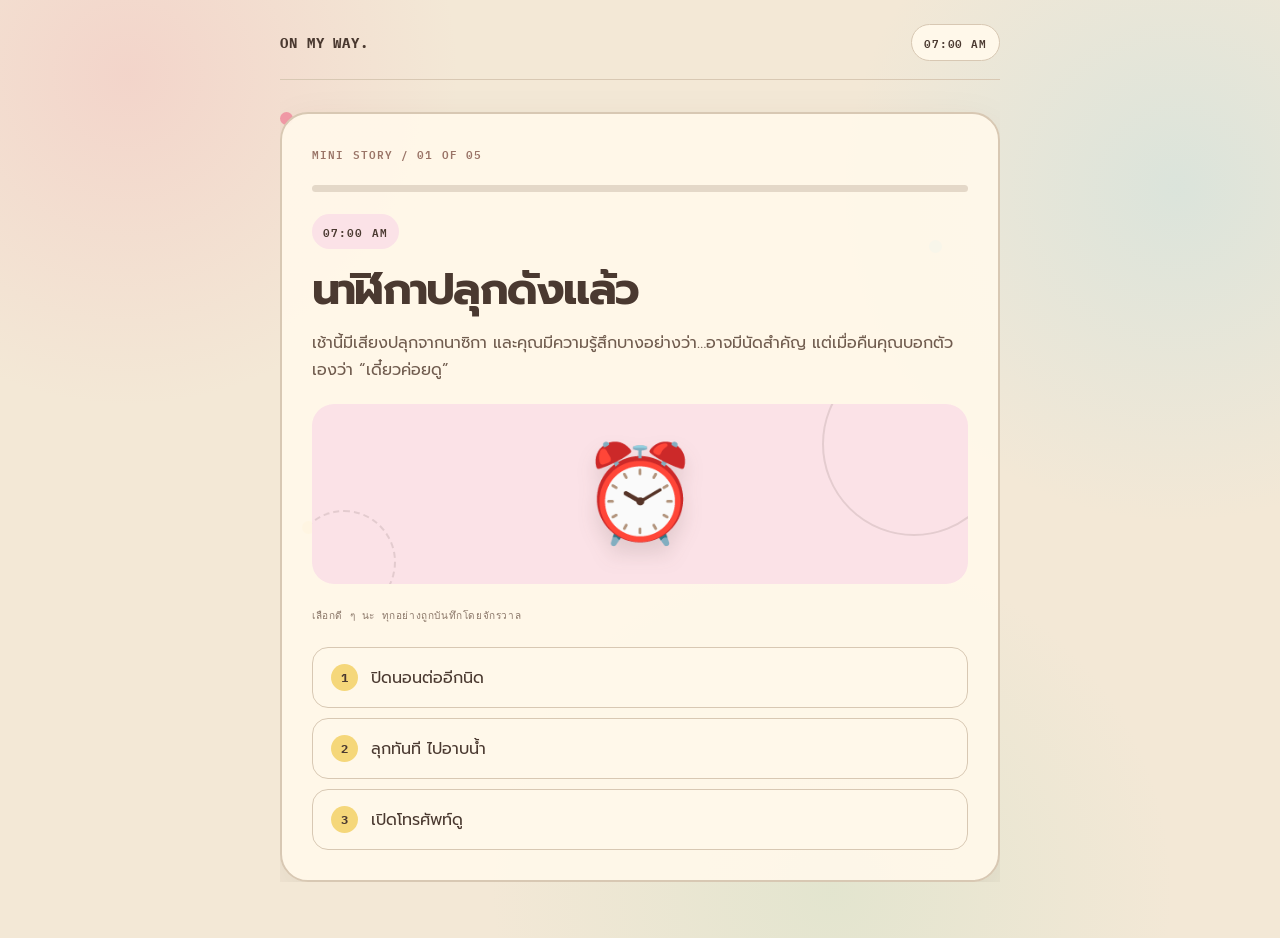
==== minigame.html @ 18a62aae "Add standalone interactive mini story game" ====
<!doctype html>
<html lang="th">
<head>
<meta charset="utf-8">
<meta name="viewport" content="width=device-width,initial-scale=1">
<meta name="theme-color" content="#F3E8D6">
<title>ON MY WAY. — วันนี้จะไปถึงไหมนะ?</title>
<link rel="preconnect" href="https://fonts.googleapis.com">
<link rel="preconnect" href="https://fonts.gstatic.com" crossorigin>
<link href="https://fonts.googleapis.com/css2?family=IBM+Plex+Mono:wght@400;500;600;700&family=Prompt:wght@400;500;600;700;800&display=swap" rel="stylesheet">
<style>
:root{--bg:#f3e8d6;--cream:#fff8ea;--ink:#4a3930;--muted:#8b7768;--line:#d8c8b3;--pink:#f29aa7;--blue:#9dd9e8;--yellow:#f5d77a;--green:#a9d9b5;--peach:#f2b38f}*{box-sizing:border-box}body{margin:0;min-height:100vh;color:var(--ink);font-family:Prompt,sans-serif;background:radial-gradient(circle at 10% 8%,rgba(242,154,167,.25),transparent 23%),radial-gradient(circle at 92% 20%,rgba(157,217,232,.28),transparent 24%),radial-gradient(circle at 65% 95%,rgba(169,217,181,.22),transparent 28%),var(--bg)}button{font:inherit}.shell{width:min(720px,calc(100% - 32px));margin:auto;padding:24px 0 56px}.top{display:flex;justify-content:space-between;align-items:center;border-bottom:1px solid var(--line);padding-bottom:18px;font:600 11px "IBM Plex Mono",monospace;letter-spacing:.08em}.brand{font-size:14px;font-weight:700}.clock{background:var(--cream);border:1px solid var(--line);border-radius:999px;padding:8px 12px}.stage{position:relative;min-height:600px;padding-top:32px;overflow:hidden}.card{position:relative;background:rgba(255,248,234,.93);border:2px solid var(--line);border-radius:28px;padding:30px;box-shadow:0 18px 45px rgba(74,57,48,.1);animation:arrive .45s ease both}.tag,.time{font:600 11px "IBM Plex Mono",monospace;letter-spacing:.1em;color:#9a7467}.time{display:inline-block;padding:8px 11px;background:#fbe2e7;border-radius:999px;color:var(--ink)}h1{font-size:clamp(42px,8vw,70px);line-height:1;margin:17px 0 15px;letter-spacing:-.055em}h2{font-size:clamp(29px,5vw,44px);line-height:1.16;margin:15px 0;letter-spacing:-.04em}p{line-height:1.7;color:#705c4e;margin:0 0 20px}.art{height:180px;margin:20px 0 24px;display:grid;place-items:center;position:relative;border-radius:22px;background:var(--art,#fbe2e7);overflow:hidden}.art:before,.art:after{content:"";position:absolute;border:2px solid rgba(74,57,48,.13);border-radius:50%}.art:before{width:180px;height:180px;right:-38px;top:-52px}.art:after{width:100px;height:100px;left:-20px;bottom:-30px;border-style:dashed}.emoji{font-size:95px;line-height:1;filter:drop-shadow(0 12px 10px rgba(74,57,48,.14));animation:bob 2.6s ease-in-out infinite;z-index:1}.options{display:grid;gap:10px;margin-top:24px}.choice{width:100%;text-align:left;padding:16px 18px;border:1px solid var(--line);border-radius:16px;background:var(--cream);color:var(--ink);cursor:pointer;display:flex;align-items:center;gap:13px;transition:.18s ease}.choice b{width:27px;height:27px;border-radius:50%;display:grid;place-items:center;background:var(--yellow);font:700 12px "IBM Plex Mono",monospace}.choice:hover{transform:translateY(-2px);border-color:#a98e7b;background:#fff}.choice:hover b{background:var(--pink)}.small{font:500 10px "IBM Plex Mono",monospace;letter-spacing:.06em;color:var(--muted)}.progress{height:7px;margin:22px 0;border-radius:99px;background:#e4d8c8;overflow:hidden}.progress i{display:block;height:100%;width:0;border-radius:99px;background:linear-gradient(90deg,var(--pink),var(--peach));transition:width .45s ease}.result{display:none}.receipt{border-radius:23px;padding:25px;background:var(--result,#ddf2f6);border:2px solid rgba(74,57,48,.14);box-shadow:0 12px 30px rgba(74,57,48,.1)}.receipt h2{font-size:40px}.metrics{display:grid;grid-template-columns:repeat(3,1fr);gap:8px;margin:20px 0}.metric{border:1px solid rgba(74,57,48,.15);border-radius:14px;padding:12px;background:rgba(255,248,234,.65)}.metric strong,.metric span{display:block}.metric strong{font:700 25px "IBM Plex Mono",monospace}.metric span{font:500 9px "IBM Plex Mono",monospace;color:#806d5f;letter-spacing:.05em;margin-top:4px}.share,.again{width:100%;padding:17px 18px;margin-top:12px;border-radius:16px;cursor:pointer;font:700 13px "IBM Plex Mono",monospace;letter-spacing:.02em}.share{background:var(--ink);border:1px solid var(--ink);color:var(--cream)}.again{background:transparent;border:1px solid #bda995;color:var(--ink)}.share:hover,.again:hover{transform:translateY(-2px)}.toast{position:fixed;left:50%;bottom:24px;transform:translate(-50%,130px);padding:12px 17px;border-radius:999px;background:var(--ink);color:var(--cream);font:500 11px "IBM Plex Mono",monospace;transition:.25s;z-index:4}.toast.show{transform:translate(-50%,0)}.spark{position:absolute;width:13px;height:13px;border-radius:50%;background:var(--pink);animation:float 5s ease-in-out infinite}.spark:nth-child(2){background:var(--blue);right:8%;top:20%;animation-delay:-2s}.spark:nth-child(3){background:var(--yellow);left:3%;top:55%;animation-delay:-4s}.spark:nth-child(4){background:var(--green);right:11%;bottom:10%;animation-delay:-1s}@keyframes arrive{from{opacity:0;transform:translateY(14px) rotate(.4deg)}to{opacity:1;transform:none}}@keyframes bob{50%{transform:translateY(-8px) rotate(3deg)}}@keyframes float{50%{transform:translateY(-18px) rotate(12deg)}}@media(max-width:500px){.shell{width:min(100% - 24px,720px)}.card{padding:23px 19px}.stage{min-height:570px}.art{height:155px}.emoji{font-size:82px}.metrics{gap:6px}.metric{padding:10px 7px}.metric strong{font-size:20px}}
</style>
</head>
<body>
<div class="shell">
  <header class="top"><span class="brand">ON MY WAY.</span><span class="clock" id="clock">07:00 AM</span></header>
  <main class="stage">
    <span class="spark"></span><span class="spark"></span><span class="spark"></span><span class="spark"></span>
    <section class="card" id="game" aria-live="polite"></section>
    <section class="result" id="result" aria-live="polite"></section>
  </main>
</div>
<div class="toast" id="toast">คัดลอกผลลัพธ์แล้ว ✦</div>
<script>
const scenes={
 start:{time:"07:00 AM",art:"⏰",color:"#fbe2e7",title:"นาฬิกาปลุกดังแล้ว",text:"เช้านี้มีเสียงปลุกจากนาซิกา และคุณมีความรู้สึกบางอย่างว่า…อาจมีนัดสำคัญ แต่เมื่อคืนคุณบอกตัวเองว่า “เดี๋ยวค่อยดู”",choices:[["ปิดนอนต่ออีกนิด","snooze",{mins:18,excuse:1}],["ลุกทันที ไปอาบน้ำ","shower",{mins:7}],["เปิดโทรศัพท์ดู","phone",{mins:4,phone:1}]]},
 snooze:{time:"07:18 AM",art:"🛌",color:"#e9e1f4",title:"อีกนิดของคุณคือ 18 นาที",text:"คุณลืมตาขึ้นมาพร้อมความมั่นใจที่ไม่สมเหตุผลเลยว่า ยังทันอยู่ แถมหมอนยังพยายามโน้มน้าวให้คุณกลับไปเป็นคนเดิม",choices:[["กระโดดไปอาบน้ำทันที","shower",{mins:8}],["เช็กว่ามีนัดจริงไหม","phone",{mins:3,phone:1}],["นอนต่อให้เลขสวย 07:20","emergency",{mins:2,excuse:1}]]},
 shower:{time:"07:07 AM",art:"🚿",color:"#ddf2f6",title:"น้ำอุ่นเกินไปนิดเดียว",text:"ระหว่างอาบน้ำ คุณมองขวดแชมพู แล้วเกิดคำถามระดับชาติขึ้นมา: วันนี้ควรสระผมไหม?",choices:[["สระสิ วันนี้ต้องดูดี","water",{mins:16,hair:1}],["ไม่สระ เวลามาก่อน","kitchen",{mins:6}],["สระแค่หน้าม้า","water",{mins:10,hair:1,excuse:1}]]},
 phone:{time:"07:04 AM",art:"📱",color:"#fff0c7",title:"แชตเด้งพอดี",text:"เพื่อนส่งมา: “เจอ 08:30 นะ อย่าสายเหมือนรอบก่อน 😭” แบตโทรศัพท์เหลือ 2% และมีแจ้งเตือนลดราคา 47 อัน",choices:[["ตอบว่า “กำลังไป”","reply",{mins:5,excuse:1}],["ไปอาบน้ำก่อน","shower",{mins:6}],["เช็กแจ้งเตือนลดราคาแป๊บเดียว","scroll",{mins:14,phone:1,excuse:2}]]},
 water:{time:"07:23 AM",art:"💧",color:"#ddf2f6",title:"น้ำไม่ไหล…ตอนนี้เลย?",text:"คุณสระผมอย่างสง่างาม แล้วน้ำไหลเป็นหยด ๆ ราวกับจักรวาลกำลังสอนเรื่องการจัดลำดับความสำคัญ",choices:[["รอให้น้ำกลับมา","kitchen",{mins:12,excuse:1}],["ล้างเท่าที่ล้างได้แล้วออก","kitchen",{mins:4,hair:1}],["โทรหาเพื่อนเพื่อบอกว่าอาจสาย","reply",{mins:5,excuse:1}]]},
 kitchen:{time:"07:29 AM",art:"🥪",color:"#e4f2e6",title:"หน้าตู้เย็นมีโน้ต",text:"“นัด 08:30 อย่าลืมนะ — ตัวเองเมื่อคืน” ข้าง ๆ คือขนมปังชิ้นสุดท้าย และกุญแจรถที่ดันไปอยู่ในตู้เย็นอย่างมีเจตนา",choices:[["กินขนมปังระหว่างวิ่ง","leave",{mins:4}],["ทำกาแฟก่อน ชีวิตต้องมีศักดิ์ศรี","coffee",{mins:9,coffee:1}],["หยิบกุญแจแล้วออกเลย","leave",{mins:2}]]},
 reply:{time:"07:09 AM",art:"💬",color:"#fbe2e7",title:"เพื่อนอ่านแล้ว",text:"เพื่อนตอบกลับว่า “ยังไม่ต้องกำลังไปก็ได้ นี่เพิ่ง 7 โมง” คุณกำลังจะตอบแก้ตัว แต่แชตกลุ่มเริ่มถกกันว่าเจอสาขาไหนกันแน่",choices:[["ถามให้ชัดว่าเจอสาขาไหน","branch",{mins:4}],["ไม่ถาม เดี๋ยวไปสาขาประจำ","leave",{mins:5}],["พิมพ์สติกเกอร์กลบเกลื่อน","scroll",{mins:6,excuse:1}]]},
 scroll:{time:"07:18 AM",art:"🌀",color:"#fff0c7",title:"แป๊บเดียวของอินเทอร์เน็ต",text:"คุณรู้ตัวอีกทีเมื่อดูคลิปหมาสอนทำแพนเค้กจบไปสามรอบ แต่ข้อดีคือคุณมีแรงบันดาลใจในการใช้ชีวิตขึ้นมา 4% ",choices:[["วางโทรศัพท์แล้วออกเลย","leave",{mins:4}],["ส่งคลิปให้เพื่อนก่อน","reply",{mins:3,phone:1}],["ซื้อของลดราคา เพราะคุ้มมาก","emergency",{mins:8,excuse:2}]]},
 emergency:{time:"07:20 AM",art:"🧦",color:"#fbe8d9",title:"ถุงเท้าอยู่ไหนนะ?",text:"ทุกอย่างพร้อมแล้ว ยกเว้นถุงเท้าคู่ที่คุณอยากใส่ที่สุดในวันนี้ มันเหมือนกำลังเล่นซ่อนหากับชีวิตคุณ",choices:[["ใส่คนละคู่แล้วออก","leave",{mins:3,odd:1}],["หาให้เจอเท่านั้น","leave",{mins:11,excuse:1}],["ยอมแพ้ ใส่รองเท้าแตะ","leave",{mins:2,odd:1}]]},
 coffee:{time:"07:38 AM",art:"☕",color:"#fbe8d9",title:"กาแฟหกนิดหน่อย",text:"กาแฟมีไว้เพิ่มพลัง แต่วันนี้มันเลือกลงบนเสื้อคุณแทน คุณเหลือเวลาน้อยลง และมีกลิ่นกาแฟติดตัวเพิ่มขึ้น",choices:[["เปลี่ยนเสื้อ","leave",{mins:7,coffee:1}],["เช็ดแล้วไปเลย","leave",{mins:2,coffee:1}],["ถ่ายสตอรี่ก่อน เพราะตลกดี","leave",{mins:5,coffee:1,phone:1}]]},
 branch:{time:"07:13 AM",art:"🗺️",color:"#ddf2f6",title:"เรื่องสาขาน่ะเหรอ",text:"เพื่อนตอบว่า “สาขาเดิมไง” แล้วอีกคนตอบว่า “ไม่ใช่ วันนี้ย้ายไปสาขาใหม่” ทุกคนเงียบไป 11 วินาทีอย่างมีนัยสำคัญ",choices:[["เช็กแผนที่ทันที","leave",{mins:4,correct:1}],["เชื่อคนแรก ไปสาขาเดิม","leave",{mins:3,wrong:1}],["โหวตในแชต","leave",{mins:7,correct:1}]]},
 leave:{time:"08:01 AM",art:"🏃",color:"#e4f2e6",title:"ในที่สุดก็ออกจากบ้าน",text:"คุณออกเดินทางแล้ว รถติดนิดหน่อย แต่มีรถไฟฟ้ากำลังจะมา และมีร้านขนมที่ต่อแถวสั้นผิดปกติอยู่ตรงหน้า",choices:[["ขึ้นรถไฟฟ้า","end",{mins:16,train:1}],["แวะซื้อขนมระหว่างทาง","end",{mins:10,snack:1}],["เรียกรถ เพราะดูเป็นผู้ใหญ่","end",{mins:24,ride:1}]]}
};
let state={mins:0,excuse:0,phone:0,hair:0,wrong:0,correct:0,odd:0,coffee:0},history=[];
const game=document.querySelector("#game"),result=document.querySelector("#result"),clock=document.querySelector("#clock");
function reset(){state={mins:0,excuse:0,phone:0,hair:0,wrong:0,correct:0,odd:0,coffee:0};history=[];result.style.display="none";game.style.display="block";render("start")}
function render(id){if(id==="end")return finish();const s=scenes[id];clock.textContent=s.time;game.style.setProperty("--art",s.color);game.innerHTML='<div class="tag">MINI STORY / '+String(history.length+1).padStart(2,"0")+' OF 05</div><div class="progress"><i style="width:'+Math.min(history.length*20,90)+'%"></i></div><span class="time">'+s.time+'</span><h2>'+s.title+'</h2><p>'+s.text+'</p><div class="art"><span class="emoji">'+s.art+'</span></div><div class="small">เลือกดี ๆ นะ ทุกอย่างถูกบันทึกโดยจักรวาล</div><div class="options">'+s.choices.map((c,i)=>'<button class="choice" data-next="'+c[1]+'" data-change="'+encodeURIComponent(JSON.stringify(c[2]))+'"><b>'+(i+1)+'</b><span>'+c[0]+'</span></button>').join("")+'</div>';game.querySelectorAll(".choice").forEach(b=>b.onclick=()=>{Object.assign(state,add(state,JSON.parse(decodeURIComponent(b.dataset.change))));history.push(b.textContent.trim());render(b.dataset.next)})}
function add(old,plus){const next={...old};for(const k in plus)next[k]=(next[k]||0)+plus[k];return next}
function finish(){let actual=state.mins+16;if(state.train)actual-=3;if(state.snack)actual+=7;if(state.ride)actual+=10;if(state.wrong)actual+=28;if(state.correct)actual-=2;let ending,color,copy,emoji;if(state.wrong){ending="ไปผิดที่ แต่ตรงเวลา";color="#fff0c7";copy="คุณชนะเวลา แพ้แผนที่ และยังยืนอยู่หน้าร้านที่ไม่มีใครรู้จักอย่างสง่างาม";emoji="🗺️"}else if(actual<=29){ending="ถึงก่อนทุกคน";color="#e4f2e6";copy="วันนี้คุณไม่ใช่คนกำลังไป คุณคือคนที่คนอื่นกำลังรอ";emoji="🏆"}else if(actual<=38){ending="ทันแบบปาฏิหาริย์";color="#ddf2f6";copy="คุณไม่มีแผน แต่โชคมีแผนให้คุณ และมันมาในรูปแบบรถไฟฟ้าขบวนพอดี";emoji="✨"}else if(state.excuse>=3){ending="สายแบบมีหลักฐานเยอะมาก";color="#fbe2e7";copy="จักรวาลอาจมีส่วน แต่ประวัติการตัดสินใจของคุณก็พูดดังพอสมควร";emoji="🫠"}else{ending="สาย แต่ยังน่ารักอยู่";color="#fbe8d9";copy="คุณมาถึงพร้อมเรื่องเล่ามากมาย และเพื่อนก็ไม่รู้จะโกรธตรงไหนก่อน";emoji="🌤️"}clock.textContent="GOOD NIGHT";game.style.display="none";result.style.display="block";result.innerHTML='<div class="receipt" style="--result:'+color+'"><div class="tag">ON MY WAY. / DAILY RECEIPT</div><div class="art" style="--art:'+color+'"><span class="emoji">'+emoji+'</span></div><h2>'+ending+'</h2><p>'+copy+'</p><div class="metrics"><div class="metric"><strong>'+actual+'</strong><span>MIN TO ARRIVE</span></div><div class="metric"><strong>'+state.excuse+'</strong><span>EXCUSES</span></div><div class="metric"><strong>'+history.length+'</strong><span>CHOICES</span></div></div><p class="small">“'+(state.phone?"แป๊บเดียวของอินเทอร์เน็ต ไม่เคยแป๊บเดียว":"วันนี้คุณเชื่อในตัวเองมากกว่านาฬิกา")+'”</p></div><button class="share" id="share">SHARE TO STORY ↗</button><button class="again" id="again">PLAY ANOTHER DAY</button>';document.querySelector("#again").onclick=reset;document.querySelector("#share").onclick=share}
async function share(){const text="ON MY WAY. วันนี้ฉัน: "+result.querySelector("h2").textContent+" ✦";try{if(navigator.share)await navigator.share({title:"ON MY WAY.",text});else{await navigator.clipboard.writeText(text);toast()} }catch(e){if(e.name!=="AbortError")toast()}}
function toast(){const t=document.querySelector("#toast");t.classList.add("show");setTimeout(()=>t.classList.remove("show"),2200)}
reset();
</script>
</body>
</html>
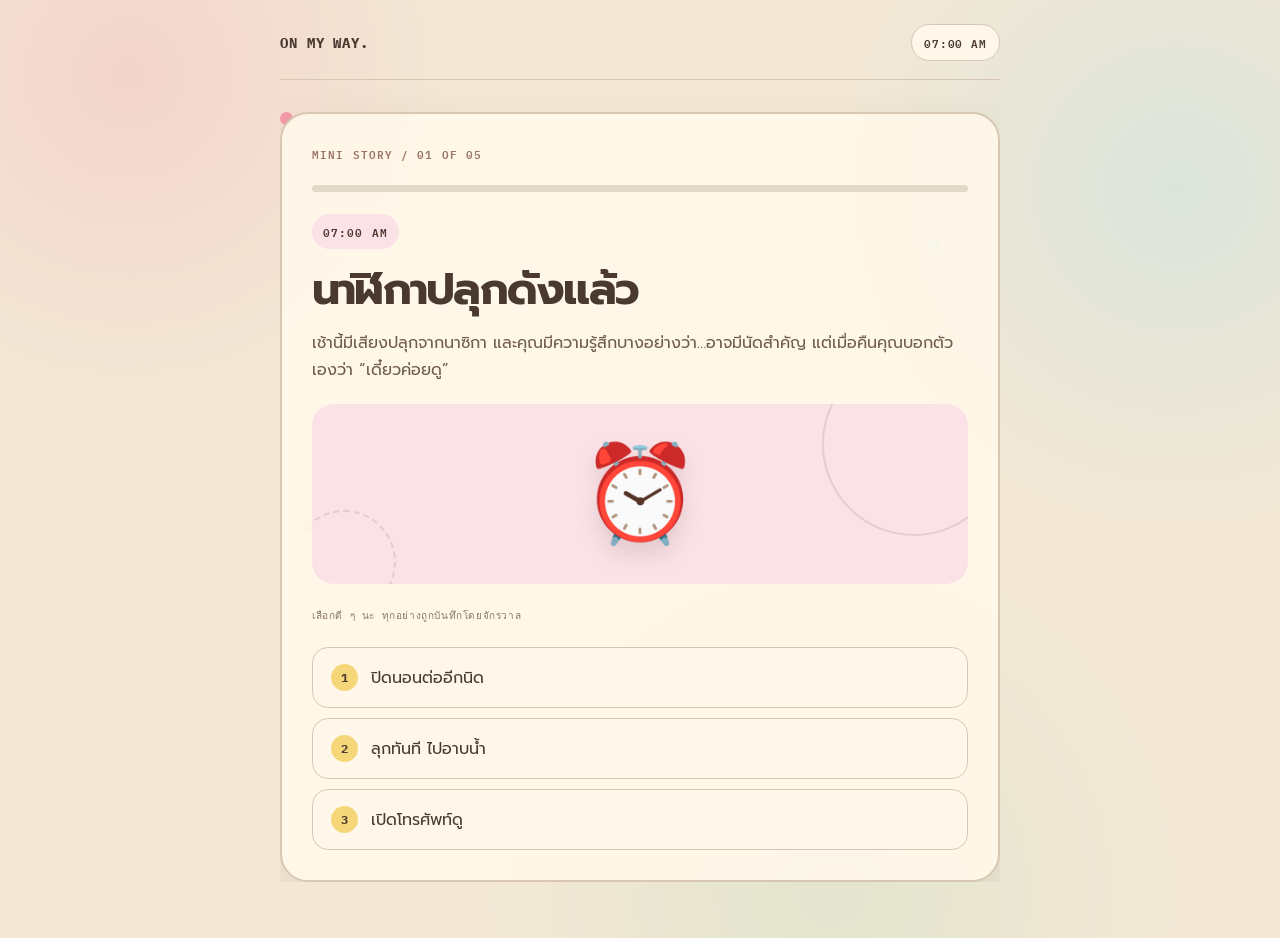
==== commit 93beb71d: "Expand mini game through a full day" ====
--- a/minigame.html
+++ b/minigame.html
@@ -10,7 +10,7 @@
 <link href="https://fonts.googleapis.com/css2?family=IBM+Plex+Mono:wght@400;500;600;700&family=Prompt:wght@400;500;600;700;800&display=swap" rel="stylesheet">
 <style>
 :root{--bg:#f3e8d6;--cream:#fff8ea;--ink:#4a3930;--muted:#8b7768;--line:#d8c8b3;--pink:#f29aa7;--blue:#9dd9e8;--yellow:#f5d77a;--green:#a9d9b5;--peach:#f2b38f}*{box-sizing:border-box}body{margin:0;min-height:100vh;color:var(--ink);font-family:Prompt,sans-serif;background:radial-gradient(circle at 10% 8%,rgba(242,154,167,.25),transparent 23%),radial-gradient(circle at 92% 20%,rgba(157,217,232,.28),transparent 24%),radial-gradient(circle at 65% 95%,rgba(169,217,181,.22),transparent 28%),var(--bg)}button{font:inherit}.shell{width:min(720px,calc(100% - 32px));margin:auto;padding:24px 0 56px}.top{display:flex;justify-content:space-between;align-items:center;border-bottom:1px solid var(--line);padding-bottom:18px;font:600 11px "IBM Plex Mono",monospace;letter-spacing:.08em}.brand{font-size:14px;font-weight:700}.clock{background:var(--cream);border:1px solid var(--line);border-radius:999px;padding:8px 12px}.stage{position:relative;min-height:600px;padding-top:32px;overflow:hidden}.card{position:relative;background:rgba(255,248,234,.93);border:2px solid var(--line);border-radius:28px;padding:30px;box-shadow:0 18px 45px rgba(74,57,48,.1);animation:arrive .45s ease both}.tag,.time{font:600 11px "IBM Plex Mono",monospace;letter-spacing:.1em;color:#9a7467}.time{display:inline-block;padding:8px 11px;background:#fbe2e7;border-radius:999px;color:var(--ink)}h1{font-size:clamp(42px,8vw,70px);line-height:1;margin:17px 0 15px;letter-spacing:-.055em}h2{font-size:clamp(29px,5vw,44px);line-height:1.16;margin:15px 0;letter-spacing:-.04em}p{line-height:1.7;color:#705c4e;margin:0 0 20px}.art{height:180px;margin:20px 0 24px;display:grid;place-items:center;position:relative;border-radius:22px;background:var(--art,#fbe2e7);overflow:hidden}.art:before,.art:after{content:"";position:absolute;border:2px solid rgba(74,57,48,.13);border-radius:50%}.art:before{width:180px;height:180px;right:-38px;top:-52px}.art:after{width:100px;height:100px;left:-20px;bottom:-30px;border-style:dashed}.emoji{font-size:95px;line-height:1;filter:drop-shadow(0 12px 10px rgba(74,57,48,.14));animation:bob 2.6s ease-in-out infinite;z-index:1}.options{display:grid;gap:10px;margin-top:24px}.choice{width:100%;text-align:left;padding:16px 18px;border:1px solid var(--line);border-radius:16px;background:var(--cream);color:var(--ink);cursor:pointer;display:flex;align-items:center;gap:13px;transition:.18s ease}.choice b{width:27px;height:27px;border-radius:50%;display:grid;place-items:center;background:var(--yellow);font:700 12px "IBM Plex Mono",monospace}.choice:hover{transform:translateY(-2px);border-color:#a98e7b;background:#fff}.choice:hover b{background:var(--pink)}.small{font:500 10px "IBM Plex Mono",monospace;letter-spacing:.06em;color:var(--muted)}.progress{height:7px;margin:22px 0;border-radius:99px;background:#e4d8c8;overflow:hidden}.progress i{display:block;height:100%;width:0;border-radius:99px;background:linear-gradient(90deg,var(--pink),var(--peach));transition:width .45s ease}.result{display:none}.receipt{border-radius:23px;padding:25px;background:var(--result,#ddf2f6);border:2px solid rgba(74,57,48,.14);box-shadow:0 12px 30px rgba(74,57,48,.1)}.receipt h2{font-size:40px}.metrics{display:grid;grid-template-columns:repeat(3,1fr);gap:8px;margin:20px 0}.metric{border:1px solid rgba(74,57,48,.15);border-radius:14px;padding:12px;background:rgba(255,248,234,.65)}.metric strong,.metric span{display:block}.metric strong{font:700 25px "IBM Plex Mono",monospace}.metric span{font:500 9px "IBM Plex Mono",monospace;color:#806d5f;letter-spacing:.05em;margin-top:4px}.share,.again{width:100%;padding:17px 18px;margin-top:12px;border-radius:16px;cursor:pointer;font:700 13px "IBM Plex Mono",monospace;letter-spacing:.02em}.share{background:var(--ink);border:1px solid var(--ink);color:var(--cream)}.again{background:transparent;border:1px solid #bda995;color:var(--ink)}.share:hover,.again:hover{transform:translateY(-2px)}.toast{position:fixed;left:50%;bottom:24px;transform:translate(-50%,130px);padding:12px 17px;border-radius:999px;background:var(--ink);color:var(--cream);font:500 11px "IBM Plex Mono",monospace;transition:.25s;z-index:4}.toast.show{transform:translate(-50%,0)}.spark{position:absolute;width:13px;height:13px;border-radius:50%;background:var(--pink);animation:float 5s ease-in-out infinite}.spark:nth-child(2){background:var(--blue);right:8%;top:20%;animation-delay:-2s}.spark:nth-child(3){background:var(--yellow);left:3%;top:55%;animation-delay:-4s}.spark:nth-child(4){background:var(--green);right:11%;bottom:10%;animation-delay:-1s}@keyframes arrive{from{opacity:0;transform:translateY(14px) rotate(.4deg)}to{opacity:1;transform:none}}@keyframes bob{50%{transform:translateY(-8px) rotate(3deg)}}@keyframes float{50%{transform:translateY(-18px) rotate(12deg)}}@media(max-width:500px){.shell{width:min(100% - 24px,720px)}.card{padding:23px 19px}.stage{min-height:570px}.art{height:155px}.emoji{font-size:82px}.metrics{gap:6px}.metric{padding:10px 7px}.metric strong{font-size:20px}}
-</style>
+.card{animation:arrive .45s ease both,cardFloat 7s ease-in-out .45s infinite}.art{animation:artIn .5s ease both}.art:before{animation:orbit 8s linear infinite}.choice{animation:choiceIn .35s ease both}.choice:nth-child(2){animation-delay:.05s}.choice:nth-child(3){animation-delay:.1s}@keyframes cardFloat{0%,100%{transform:translateY(0) rotate(0)}50%{transform:translateY(-3px) rotate(.15deg)}}@keyframes artIn{from{opacity:0;transform:scale(.88) rotate(-3deg)}to{opacity:1;transform:scale(1) rotate(0)}}@keyframes choiceIn{from{opacity:0;transform:translateX(-8px)}to{opacity:1;transform:none}}@keyframes orbit{to{transform:rotate(360deg)}}</style>
 </head>
 <body>
 <div class="shell">
@@ -35,14 +35,19 @@
  emergency:{time:"07:20 AM",art:"🧦",color:"#fbe8d9",title:"ถุงเท้าอยู่ไหนนะ?",text:"ทุกอย่างพร้อมแล้ว ยกเว้นถุงเท้าคู่ที่คุณอยากใส่ที่สุดในวันนี้ มันเหมือนกำลังเล่นซ่อนหากับชีวิตคุณ",choices:[["ใส่คนละคู่แล้วออก","leave",{mins:3,odd:1}],["หาให้เจอเท่านั้น","leave",{mins:11,excuse:1}],["ยอมแพ้ ใส่รองเท้าแตะ","leave",{mins:2,odd:1}]]},
  coffee:{time:"07:38 AM",art:"☕",color:"#fbe8d9",title:"กาแฟหกนิดหน่อย",text:"กาแฟมีไว้เพิ่มพลัง แต่วันนี้มันเลือกลงบนเสื้อคุณแทน คุณเหลือเวลาน้อยลง และมีกลิ่นกาแฟติดตัวเพิ่มขึ้น",choices:[["เปลี่ยนเสื้อ","leave",{mins:7,coffee:1}],["เช็ดแล้วไปเลย","leave",{mins:2,coffee:1}],["ถ่ายสตอรี่ก่อน เพราะตลกดี","leave",{mins:5,coffee:1,phone:1}]]},
  branch:{time:"07:13 AM",art:"🗺️",color:"#ddf2f6",title:"เรื่องสาขาน่ะเหรอ",text:"เพื่อนตอบว่า “สาขาเดิมไง” แล้วอีกคนตอบว่า “ไม่ใช่ วันนี้ย้ายไปสาขาใหม่” ทุกคนเงียบไป 11 วินาทีอย่างมีนัยสำคัญ",choices:[["เช็กแผนที่ทันที","leave",{mins:4,correct:1}],["เชื่อคนแรก ไปสาขาเดิม","leave",{mins:3,wrong:1}],["โหวตในแชต","leave",{mins:7,correct:1}]]},
- leave:{time:"08:01 AM",art:"🏃",color:"#e4f2e6",title:"ในที่สุดก็ออกจากบ้าน",text:"คุณออกเดินทางแล้ว รถติดนิดหน่อย แต่มีรถไฟฟ้ากำลังจะมา และมีร้านขนมที่ต่อแถวสั้นผิดปกติอยู่ตรงหน้า",choices:[["ขึ้นรถไฟฟ้า","end",{mins:16,train:1}],["แวะซื้อขนมระหว่างทาง","end",{mins:10,snack:1}],["เรียกรถ เพราะดูเป็นผู้ใหญ่","end",{mins:24,ride:1}]]}
-};
+ leave:{time:"08:01 AM",art:"🏃",color:"#e4f2e6",title:"ในที่สุดก็ออกจากบ้าน",text:"คุณออกเดินทางแล้ว…แต่วันนี้ไม่ได้จบแค่ไปถึงนัด เพราะหนึ่งวันของคนที่พยายามจะตรงเวลา ยังมีเรื่องให้แก้อีกเยอะ",choices:[["ขึ้นรถไฟฟ้า แล้วไปต่อให้สุด","midday",{mins:16,train:1}],["แวะซื้อขนมระหว่างทาง","midday",{mins:10,snack:1}],["เรียกรถ เพราะดูเป็นผู้ใหญ่","midday",{mins:24,ride:1}]]}
+,
+midday:{time:"10:45 AM",art:"🥤",color:"#ddf2f6",title:"นัดจบ แต่วุ่นยังไม่จบ",text:"คุณมาถึงแล้ว แต่เพื่อนมีเรื่องใหญ่กว่านั้น: ต้องช่วยเลือกของขวัญให้คนที่คุณไม่เคยเจอ และร้านจะปิดในอีกหนึ่งชั่วโมง",choices:[["ช่วยเลือกอย่างจริงจัง","lunch",{mins:8,helpful:1}],["โหวตของที่น่ารักที่สุด","lunch",{mins:4,odd:1}],["แอบถามว่ามีของกินไหม","lunch",{mins:3,snack:1}]]},
+lunch:{time:"12:30 PM",art:"🍜",color:"#fff0c7",title:"มื้อเที่ยงที่ไม่มีใครวางแผน",text:"ทุกคนหิว แต่ไม่มีใครอยากเป็นคนเลือกร้าน คุณจึงถูกแต่งตั้งเป็นหัวหน้าคณะกรรมการอาหารโดยไม่มีการเลือกตั้ง",choices:[["เลือกร้านที่ใกล้ที่สุด","afternoon",{mins:7,food:1}],["ให้ทุกคนโหวตจนบ่าย","afternoon",{mins:22,food:1,excuse:1}],["เดินตามกลิ่นหอมไปเรื่อย ๆ","afternoon",{mins:15,food:1,odd:1}]]},
+afternoon:{time:"03:15 PM",art:"🧋",color:"#e9e1f4",title:"บ่ายนี้ควรมีประโยชน์",text:"คุณตั้งใจจะทำงานต่อ แต่มีคนส่งข้อความว่า “ว่างไหม” ซึ่งเป็นคำถามที่ไม่เคยว่างจริง และตอนนี้คุณถือชานมอยู่ในมือ",choices:[["ตอบว่าไม่ว่าง แล้วทำงาน","evening",{mins:5,focused:1}],["ตอบว่าได้ แล้วช่วยเขา","evening",{mins:35,helpful:1}],["เปิดโทรศัพท์แป๊บเดียว","evening",{mins:18,phone:1}]]},
+evening:{time:"06:40 PM",art:"🌇",color:"#fbe8d9",title:"พระอาทิตย์กำลังจะกลับบ้าน",text:"ภารกิจวันนี้เกือบจบแล้ว แต่คุณเพิ่งนึกได้ว่าตอนเช้าคุณรับปากว่าจะซื้อของกลับบ้าน และของนั้นอยู่คนละฝั่งเมือง",choices:[["ไปซื้อให้ได้","night",{mins:32,helpful:1}],["สั่งเดลิเวอรี แล้วอธิบายว่าเป็นการประหยัดเวลา","night",{mins:8,ride:1}],["แกล้งลืม แล้วหวังว่าทุกคนลืมด้วย","night",{mins:2,excuse:1}]]},
+night:{time:"10:15 PM",art:"🌙",color:"#ddf2f6",title:"จบวัน…จริงไหม?",text:"คุณกลับถึงห้องแล้ว เหลือภารกิจสุดท้าย: เก็บของ, ตั้งปลุก, และไม่เปิดคลิปที่เพื่อนส่งมา 37 คลิป",choices:[["เก็บของ ตั้งปลุก แล้วนอน","end",{mins:12,sleep:1}],["ดูคลิปให้ครบ จะได้ตอบเพื่อน","end",{mins:48,phone:2}],["พรุ่งนี้ค่อยคิด วันนี้เก่งมากแล้ว","end",{mins:4,sleep:1,odd:1}]]},};
 let state={mins:0,excuse:0,phone:0,hair:0,wrong:0,correct:0,odd:0,coffee:0},history=[];
 const game=document.querySelector("#game"),result=document.querySelector("#result"),clock=document.querySelector("#clock");
 function reset(){state={mins:0,excuse:0,phone:0,hair:0,wrong:0,correct:0,odd:0,coffee:0};history=[];result.style.display="none";game.style.display="block";render("start")}
 function render(id){if(id==="end")return finish();const s=scenes[id];clock.textContent=s.time;game.style.setProperty("--art",s.color);game.innerHTML='<div class="tag">MINI STORY / '+String(history.length+1).padStart(2,"0")+' OF 05</div><div class="progress"><i style="width:'+Math.min(history.length*20,90)+'%"></i></div><span class="time">'+s.time+'</span><h2>'+s.title+'</h2><p>'+s.text+'</p><div class="art"><span class="emoji">'+s.art+'</span></div><div class="small">เลือกดี ๆ นะ ทุกอย่างถูกบันทึกโดยจักรวาล</div><div class="options">'+s.choices.map((c,i)=>'<button class="choice" data-next="'+c[1]+'" data-change="'+encodeURIComponent(JSON.stringify(c[2]))+'"><b>'+(i+1)+'</b><span>'+c[0]+'</span></button>').join("")+'</div>';game.querySelectorAll(".choice").forEach(b=>b.onclick=()=>{Object.assign(state,add(state,JSON.parse(decodeURIComponent(b.dataset.change))));history.push(b.textContent.trim());render(b.dataset.next)})}
 function add(old,plus){const next={...old};for(const k in plus)next[k]=(next[k]||0)+plus[k];return next}
-function finish(){let actual=state.mins+16;if(state.train)actual-=3;if(state.snack)actual+=7;if(state.ride)actual+=10;if(state.wrong)actual+=28;if(state.correct)actual-=2;let ending,color,copy,emoji;if(state.wrong){ending="ไปผิดที่ แต่ตรงเวลา";color="#fff0c7";copy="คุณชนะเวลา แพ้แผนที่ และยังยืนอยู่หน้าร้านที่ไม่มีใครรู้จักอย่างสง่างาม";emoji="🗺️"}else if(actual<=29){ending="ถึงก่อนทุกคน";color="#e4f2e6";copy="วันนี้คุณไม่ใช่คนกำลังไป คุณคือคนที่คนอื่นกำลังรอ";emoji="🏆"}else if(actual<=38){ending="ทันแบบปาฏิหาริย์";color="#ddf2f6";copy="คุณไม่มีแผน แต่โชคมีแผนให้คุณ และมันมาในรูปแบบรถไฟฟ้าขบวนพอดี";emoji="✨"}else if(state.excuse>=3){ending="สายแบบมีหลักฐานเยอะมาก";color="#fbe2e7";copy="จักรวาลอาจมีส่วน แต่ประวัติการตัดสินใจของคุณก็พูดดังพอสมควร";emoji="🫠"}else{ending="สาย แต่ยังน่ารักอยู่";color="#fbe8d9";copy="คุณมาถึงพร้อมเรื่องเล่ามากมาย และเพื่อนก็ไม่รู้จะโกรธตรงไหนก่อน";emoji="🌤️"}clock.textContent="GOOD NIGHT";game.style.display="none";result.style.display="block";result.innerHTML='<div class="receipt" style="--result:'+color+'"><div class="tag">ON MY WAY. / DAILY RECEIPT</div><div class="art" style="--art:'+color+'"><span class="emoji">'+emoji+'</span></div><h2>'+ending+'</h2><p>'+copy+'</p><div class="metrics"><div class="metric"><strong>'+actual+'</strong><span>MIN TO ARRIVE</span></div><div class="metric"><strong>'+state.excuse+'</strong><span>EXCUSES</span></div><div class="metric"><strong>'+history.length+'</strong><span>CHOICES</span></div></div><p class="small">“'+(state.phone?"แป๊บเดียวของอินเทอร์เน็ต ไม่เคยแป๊บเดียว":"วันนี้คุณเชื่อในตัวเองมากกว่านาฬิกา")+'”</p></div><button class="share" id="share">SHARE TO STORY ↗</button><button class="again" id="again">PLAY ANOTHER DAY</button>';document.querySelector("#again").onclick=reset;document.querySelector("#share").onclick=share}
+function finish(){let actual=state.mins+16;if(state.train)actual-=3;if(state.snack)actual+=7;if(state.ride)actual+=10;if(state.wrong)actual+=28;if(state.correct)actual-=2;let ending,color,copy,emoji;if(state.sleep&&state.phone<2&&state.helpful){ending="จบวันแบบผู้ใหญ่ที่พยายามแล้ว";color="#e4f2e6";copy="คุณไม่ได้ควบคุมทุกอย่างได้ แต่วันนี้คุณพยายามดูแลทั้งเวลาและคนรอบตัวแล้ว";emoji="🌙"}else if(state.phone>=2){ending="นอนดึกเพราะแค่จะดูคลิปเดียว";color="#e9e1f4";copy="วันพรุ่งนี้ยังไม่เริ่ม แต่โทรศัพท์ของคุณเริ่มแนะนำคลิปใหม่แล้ว";emoji="📱"}else if(state.odd>=2){ending="วุ่นวาย แต่เป็นวันที่มีเรื่องเล่า";color="#fbe8d9";copy="บางวันไม่ได้มีชัยชนะใหญ่ ๆ แค่ผ่านไปได้พร้อมเรื่องตลกก็ถือว่าเก่งแล้ว";emoji="🎈"}else if(state.wrong){ending="ไปผิดที่ แต่ตรงเวลา";color="#fff0c7";copy="คุณชนะเวลา แพ้แผนที่ และยังยืนอยู่หน้าร้านที่ไม่มีใครรู้จักอย่างสง่างาม";emoji="🗺️"}else if(actual<=29){ending="ถึงก่อนทุกคน";color="#e4f2e6";copy="วันนี้คุณไม่ใช่คนกำลังไป คุณคือคนที่คนอื่นกำลังรอ";emoji="🏆"}else if(actual<=38){ending="ทันแบบปาฏิหาริย์";color="#ddf2f6";copy="คุณไม่มีแผน แต่โชคมีแผนให้คุณ และมันมาในรูปแบบรถไฟฟ้าขบวนพอดี";emoji="✨"}else if(state.excuse>=3){ending="สายแบบมีหลักฐานเยอะมาก";color="#fbe2e7";copy="จักรวาลอาจมีส่วน แต่ประวัติการตัดสินใจของคุณก็พูดดังพอสมควร";emoji="🫠"}else{ending="สาย แต่ยังน่ารักอยู่";color="#fbe8d9";copy="คุณมาถึงพร้อมเรื่องเล่ามากมาย และเพื่อนก็ไม่รู้จะโกรธตรงไหนก่อน";emoji="🌤️"}clock.textContent="GOOD NIGHT";game.style.display="none";result.style.display="block";result.innerHTML='<div class="receipt" style="--result:'+color+'"><div class="tag">ON MY WAY. / DAILY RECEIPT</div><div class="art" style="--art:'+color+'"><span class="emoji">'+emoji+'</span></div><h2>'+ending+'</h2><p>'+copy+'</p><div class="metrics"><div class="metric"><strong>'+actual+'</strong><span>MIN TO ARRIVE</span></div><div class="metric"><strong>'+state.excuse+'</strong><span>EXCUSES</span></div><div class="metric"><strong>'+history.length+'</strong><span>CHOICES</span></div></div><p class="small">“'+(state.phone?"แป๊บเดียวของอินเทอร์เน็ต ไม่เคยแป๊บเดียว":"วันนี้คุณเชื่อในตัวเองมากกว่านาฬิกา")+'”</p></div><button class="share" id="share">SHARE TO STORY ↗</button><button class="again" id="again">PLAY ANOTHER DAY</button>';document.querySelector("#again").onclick=reset;document.querySelector("#share").onclick=share}
 async function share(){const text="ON MY WAY. วันนี้ฉัน: "+result.querySelector("h2").textContent+" ✦";try{if(navigator.share)await navigator.share({title:"ON MY WAY.",text});else{await navigator.clipboard.writeText(text);toast()} }catch(e){if(e.name!=="AbortError")toast()}}
 function toast(){const t=document.querySelector("#toast");t.classList.add("show");setTimeout(()=>t.classList.remove("show"),2200)}
 reset();
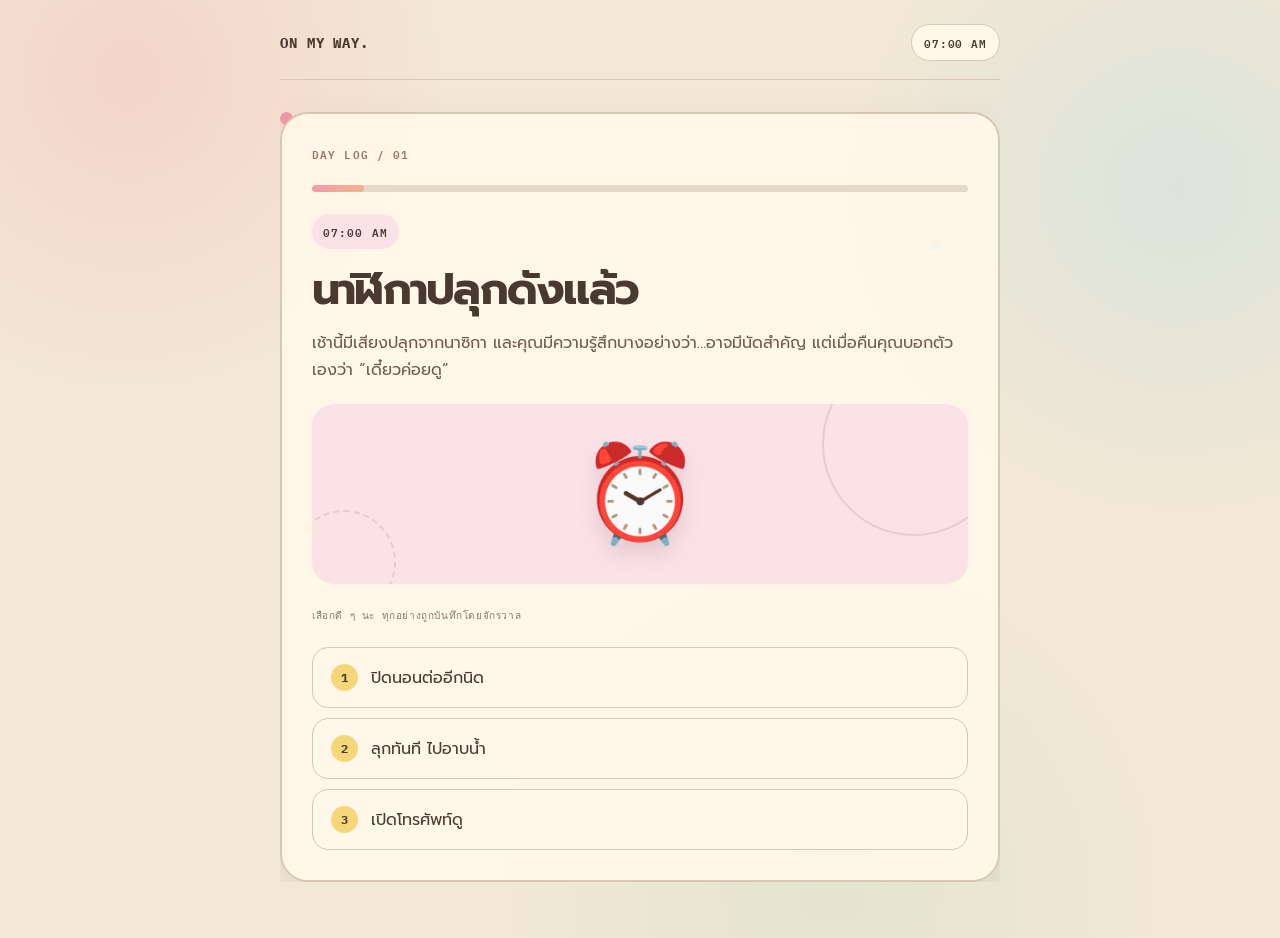
==== commit b35c078e: "Align story progress indicator with actual play" ====
--- a/minigame.html
+++ b/minigame.html
@@ -27,28 +27,33 @@
  start:{time:"07:00 AM",art:"⏰",color:"#fbe2e7",title:"นาฬิกาปลุกดังแล้ว",text:"เช้านี้มีเสียงปลุกจากนาซิกา และคุณมีความรู้สึกบางอย่างว่า…อาจมีนัดสำคัญ แต่เมื่อคืนคุณบอกตัวเองว่า “เดี๋ยวค่อยดู”",choices:[["ปิดนอนต่ออีกนิด","snooze",{mins:18,excuse:1}],["ลุกทันที ไปอาบน้ำ","shower",{mins:7}],["เปิดโทรศัพท์ดู","phone",{mins:4,phone:1}]]},
  snooze:{time:"07:18 AM",art:"🛌",color:"#e9e1f4",title:"อีกนิดของคุณคือ 18 นาที",text:"คุณลืมตาขึ้นมาพร้อมความมั่นใจที่ไม่สมเหตุผลเลยว่า ยังทันอยู่ แถมหมอนยังพยายามโน้มน้าวให้คุณกลับไปเป็นคนเดิม",choices:[["กระโดดไปอาบน้ำทันที","shower",{mins:8}],["เช็กว่ามีนัดจริงไหม","phone",{mins:3,phone:1}],["นอนต่อให้เลขสวย 07:20","emergency",{mins:2,excuse:1}]]},
  shower:{time:"07:07 AM",art:"🚿",color:"#ddf2f6",title:"น้ำอุ่นเกินไปนิดเดียว",text:"ระหว่างอาบน้ำ คุณมองขวดแชมพู แล้วเกิดคำถามระดับชาติขึ้นมา: วันนี้ควรสระผมไหม?",choices:[["สระสิ วันนี้ต้องดูดี","water",{mins:16,hair:1}],["ไม่สระ เวลามาก่อน","kitchen",{mins:6}],["สระแค่หน้าม้า","water",{mins:10,hair:1,excuse:1}]]},
- phone:{time:"07:04 AM",art:"📱",color:"#fff0c7",title:"แชตเด้งพอดี",text:"เพื่อนส่งมา: “เจอ 08:30 นะ อย่าสายเหมือนรอบก่อน 😭” แบตโทรศัพท์เหลือ 2% และมีแจ้งเตือนลดราคา 47 อัน",choices:[["ตอบว่า “กำลังไป”","reply",{mins:5,excuse:1}],["ไปอาบน้ำก่อน","shower",{mins:6}],["เช็กแจ้งเตือนลดราคาแป๊บเดียว","scroll",{mins:14,phone:1,excuse:2}]]},
+ phone:{time:"07:04 AM",art:"📱",color:"#fff0c7",title:"แชตเด้งพอดี",text:"เพื่อนส่งมา: “เจอ 08:30 นะ อย่าสายเหมือนรอบก่อน 😭” แบตโทรศัพท์เหลือ 2% และมีแจ้งเตือนลดราคา 47 อัน",choices:[["ตอบว่า “กำลังไป”","reply",{mins:5,excuse:1}],["ไปอาบน้ำก่อน","shower",{mins:6}],["เช็ก Reels แป๊บเดียว","scroll",{mins:14,phone:1,excuse:2}]]},
  water:{time:"07:23 AM",art:"💧",color:"#ddf2f6",title:"น้ำไม่ไหล…ตอนนี้เลย?",text:"คุณสระผมอย่างสง่างาม แล้วน้ำไหลเป็นหยด ๆ ราวกับจักรวาลกำลังสอนเรื่องการจัดลำดับความสำคัญ",choices:[["รอให้น้ำกลับมา","kitchen",{mins:12,excuse:1}],["ล้างเท่าที่ล้างได้แล้วออก","kitchen",{mins:4,hair:1}],["โทรหาเพื่อนเพื่อบอกว่าอาจสาย","reply",{mins:5,excuse:1}]]},
  kitchen:{time:"07:29 AM",art:"🥪",color:"#e4f2e6",title:"หน้าตู้เย็นมีโน้ต",text:"“นัด 08:30 อย่าลืมนะ — ตัวเองเมื่อคืน” ข้าง ๆ คือขนมปังชิ้นสุดท้าย และกุญแจรถที่ดันไปอยู่ในตู้เย็นอย่างมีเจตนา",choices:[["กินขนมปังระหว่างวิ่ง","leave",{mins:4}],["ทำกาแฟก่อน ชีวิตต้องมีศักดิ์ศรี","coffee",{mins:9,coffee:1}],["หยิบกุญแจแล้วออกเลย","leave",{mins:2}]]},
  reply:{time:"07:09 AM",art:"💬",color:"#fbe2e7",title:"เพื่อนอ่านแล้ว",text:"เพื่อนตอบกลับว่า “ยังไม่ต้องกำลังไปก็ได้ นี่เพิ่ง 7 โมง” คุณกำลังจะตอบแก้ตัว แต่แชตกลุ่มเริ่มถกกันว่าเจอสาขาไหนกันแน่",choices:[["ถามให้ชัดว่าเจอสาขาไหน","branch",{mins:4}],["ไม่ถาม เดี๋ยวไปสาขาประจำ","leave",{mins:5}],["พิมพ์สติกเกอร์กลบเกลื่อน","scroll",{mins:6,excuse:1}]]},
- scroll:{time:"07:18 AM",art:"🌀",color:"#fff0c7",title:"แป๊บเดียวของอินเทอร์เน็ต",text:"คุณรู้ตัวอีกทีเมื่อดูคลิปหมาสอนทำแพนเค้กจบไปสามรอบ แต่ข้อดีคือคุณมีแรงบันดาลใจในการใช้ชีวิตขึ้นมา 4% ",choices:[["วางโทรศัพท์แล้วออกเลย","leave",{mins:4}],["ส่งคลิปให้เพื่อนก่อน","reply",{mins:3,phone:1}],["ซื้อของลดราคา เพราะคุ้มมาก","emergency",{mins:8,excuse:2}]]},
+ scroll:{time:"07:18 AM",art:"🌀",color:"#fff0c7",title:"แป๊บเดียวของอินเทอร์เน็ต",text:"คุณรู้ตัวอีกทีเมื่อดู Reels หมาเต้นจบไปสามรอบ แต่ข้อดีคือคุณมีแรงบันดาลใจในการใช้ชีวิตขึ้นมา 4% ",choices:[["วางโทรศัพท์แล้วออกเลย","leave",{mins:4}],["ส่งคลิปให้เพื่อนก่อน","reply",{mins:3,phone:1}],["ซื้อของลดราคา เพราะคุ้มมาก","emergency",{mins:8,excuse:2}]]},
  emergency:{time:"07:20 AM",art:"🧦",color:"#fbe8d9",title:"ถุงเท้าอยู่ไหนนะ?",text:"ทุกอย่างพร้อมแล้ว ยกเว้นถุงเท้าคู่ที่คุณอยากใส่ที่สุดในวันนี้ มันเหมือนกำลังเล่นซ่อนหากับชีวิตคุณ",choices:[["ใส่คนละคู่แล้วออก","leave",{mins:3,odd:1}],["หาให้เจอเท่านั้น","leave",{mins:11,excuse:1}],["ยอมแพ้ ใส่รองเท้าแตะ","leave",{mins:2,odd:1}]]},
  coffee:{time:"07:38 AM",art:"☕",color:"#fbe8d9",title:"กาแฟหกนิดหน่อย",text:"กาแฟมีไว้เพิ่มพลัง แต่วันนี้มันเลือกลงบนเสื้อคุณแทน คุณเหลือเวลาน้อยลง และมีกลิ่นกาแฟติดตัวเพิ่มขึ้น",choices:[["เปลี่ยนเสื้อ","leave",{mins:7,coffee:1}],["เช็ดแล้วไปเลย","leave",{mins:2,coffee:1}],["ถ่ายสตอรี่ก่อน เพราะตลกดี","leave",{mins:5,coffee:1,phone:1}]]},
  branch:{time:"07:13 AM",art:"🗺️",color:"#ddf2f6",title:"เรื่องสาขาน่ะเหรอ",text:"เพื่อนตอบว่า “สาขาเดิมไง” แล้วอีกคนตอบว่า “ไม่ใช่ วันนี้ย้ายไปสาขาใหม่” ทุกคนเงียบไป 11 วินาทีอย่างมีนัยสำคัญ",choices:[["เช็กแผนที่ทันที","leave",{mins:4,correct:1}],["เชื่อคนแรก ไปสาขาเดิม","leave",{mins:3,wrong:1}],["โหวตในแชต","leave",{mins:7,correct:1}]]},
  leave:{time:"08:01 AM",art:"🏃",color:"#e4f2e6",title:"ในที่สุดก็ออกจากบ้าน",text:"คุณออกเดินทางแล้ว…แต่วันนี้ไม่ได้จบแค่ไปถึงนัด เพราะหนึ่งวันของคนที่พยายามจะตรงเวลา ยังมีเรื่องให้แก้อีกเยอะ",choices:[["ขึ้นรถไฟฟ้า แล้วไปต่อให้สุด","midday",{mins:16,train:1}],["แวะซื้อขนมระหว่างทาง","midday",{mins:10,snack:1}],["เรียกรถ เพราะดูเป็นผู้ใหญ่","midday",{mins:24,ride:1}]]}
 ,
-midday:{time:"10:45 AM",art:"🥤",color:"#ddf2f6",title:"นัดจบ แต่วุ่นยังไม่จบ",text:"คุณมาถึงแล้ว แต่เพื่อนมีเรื่องใหญ่กว่านั้น: ต้องช่วยเลือกของขวัญให้คนที่คุณไม่เคยเจอ และร้านจะปิดในอีกหนึ่งชั่วโมง",choices:[["ช่วยเลือกอย่างจริงจัง","lunch",{mins:8,helpful:1}],["โหวตของที่น่ารักที่สุด","lunch",{mins:4,odd:1}],["แอบถามว่ามีของกินไหม","lunch",{mins:3,snack:1}]]},
-lunch:{time:"12:30 PM",art:"🍜",color:"#fff0c7",title:"มื้อเที่ยงที่ไม่มีใครวางแผน",text:"ทุกคนหิว แต่ไม่มีใครอยากเป็นคนเลือกร้าน คุณจึงถูกแต่งตั้งเป็นหัวหน้าคณะกรรมการอาหารโดยไม่มีการเลือกตั้ง",choices:[["เลือกร้านที่ใกล้ที่สุด","afternoon",{mins:7,food:1}],["ให้ทุกคนโหวตจนบ่าย","afternoon",{mins:22,food:1,excuse:1}],["เดินตามกลิ่นหอมไปเรื่อย ๆ","afternoon",{mins:15,food:1,odd:1}]]},
+midday:{time:"10:45 AM",art:"👜",color:"#ddf2f6",title:"นัดจบ แต่วุ่นยังไม่จบ",text:"นัดเช้าจบแล้ว เพื่อนโทรกลับมาว่าลืมกระเป๋าสตางค์ไว้ที่ร้านกาแฟ คุณจำได้ว่าเมื่อกี้เห็นมันอยู่บนโต๊ะ",choices:[["ย้อนกลับไปช่วยหา","search",{mins:6,helpful:1}],["ส่งโลเคชันร้านให้ แล้วไปกินข้าว","lunch",{mins:2}],["ถามเพื่อนให้เช็กกระเป๋าตัวเองก่อน","lunch",{mins:3,helpful:1}]]},
+lunch:{time:"12:30 PM",art:"🍜",color:"#fff0c7",title:"มื้อเที่ยงที่เลือกเองได้",text:"ท้องร้องแล้ว คุณมีเวลาพักหนึ่งชั่วโมง ฝนกำลังตั้งเค้า และร้านโปรดอยู่ไกลเกินกว่าจะเดิน",choices:[["กินร้านใกล้ ๆ แล้วพัก","afternoon",{mins:7,food:1}],["ซื้อกลับไปกินในออฟฟิศ","afternoon",{mins:12,food:1}],["ฝ่าฝนไปร้านโปรด","rain",{mins:24,food:1,rain:1}]]},
 afternoon:{time:"03:15 PM",art:"🧋",color:"#e9e1f4",title:"บ่ายนี้ควรมีประโยชน์",text:"คุณตั้งใจจะทำงานต่อ แต่มีคนส่งข้อความว่า “ว่างไหม” ซึ่งเป็นคำถามที่ไม่เคยว่างจริง และตอนนี้คุณถือชานมอยู่ในมือ",choices:[["ตอบว่าไม่ว่าง แล้วทำงาน","evening",{mins:5,focused:1}],["ตอบว่าได้ แล้วช่วยเขา","evening",{mins:35,helpful:1}],["เปิดโทรศัพท์แป๊บเดียว","evening",{mins:18,phone:1}]]},
-evening:{time:"06:40 PM",art:"🌇",color:"#fbe8d9",title:"พระอาทิตย์กำลังจะกลับบ้าน",text:"ภารกิจวันนี้เกือบจบแล้ว แต่คุณเพิ่งนึกได้ว่าตอนเช้าคุณรับปากว่าจะซื้อของกลับบ้าน และของนั้นอยู่คนละฝั่งเมือง",choices:[["ไปซื้อให้ได้","night",{mins:32,helpful:1}],["สั่งเดลิเวอรี แล้วอธิบายว่าเป็นการประหยัดเวลา","night",{mins:8,ride:1}],["แกล้งลืม แล้วหวังว่าทุกคนลืมด้วย","night",{mins:2,excuse:1}]]},
-night:{time:"10:15 PM",art:"🌙",color:"#ddf2f6",title:"จบวัน…จริงไหม?",text:"คุณกลับถึงห้องแล้ว เหลือภารกิจสุดท้าย: เก็บของ, ตั้งปลุก, และไม่เปิดคลิปที่เพื่อนส่งมา 37 คลิป",choices:[["เก็บของ ตั้งปลุก แล้วนอน","end",{mins:12,sleep:1}],["ดูคลิปให้ครบ จะได้ตอบเพื่อน","end",{mins:48,phone:2}],["พรุ่งนี้ค่อยคิด วันนี้เก่งมากแล้ว","end",{mins:4,sleep:1,odd:1}]]},};
+evening:{time:"06:40 PM",art:"🌇",color:"#fbe8d9",title:"เย็นแล้วว",text:"เย็นแล้วว แต่คุณเพิ่งนึกได้ว่าตอนเช้าคุณรับปากว่าจะซื้อของกลับบ้าน และของนั้นอยู่คนละฝั่งเมือง",choices:[["ไปซื้อให้ได้","night",{mins:32,helpful:1}],["สั่งเดลิเวอรี แล้วอธิบายว่าเป็นการประหยัดเวลา","night",{mins:8,ride:1}],["แกล้งลืม แล้วหวังว่าทุกคนลืมด้วย","night",{mins:2,excuse:1}]]},
+night:{time:"10:15 PM",art:"🌙",color:"#ddf2f6",title:"จบวัน…จริงไหม?",text:"คุณกลับถึงห้องแล้ว เหลือภารกิจสุดท้าย: เก็บของ, ตั้งปลุก, และไม่เผลอเปิด Reels ที่เพื่อนส่งมา 37 อัน เพราะเพื่อนน่าจะเหงามาก",choices:[["เก็บของ ตั้งปลุก แล้วนอน","end",{mins:12,sleep:1}],["เปิดดู Reels ให้ครบ จะได้ตอบเพื่อน","end",{mins:48,phone:2}],["พรุ่งนี้ค่อยคิด วันนี้เก่งมากแล้ว","end",{mins:4,sleep:1,odd:1}]]},};
 let state={mins:0,excuse:0,phone:0,hair:0,wrong:0,correct:0,odd:0,coffee:0},history=[];
 const game=document.querySelector("#game"),result=document.querySelector("#result"),clock=document.querySelector("#clock");
 function reset(){state={mins:0,excuse:0,phone:0,hair:0,wrong:0,correct:0,odd:0,coffee:0};history=[];result.style.display="none";game.style.display="block";render("start")}
-function render(id){if(id==="end")return finish();const s=scenes[id];clock.textContent=s.time;game.style.setProperty("--art",s.color);game.innerHTML='<div class="tag">MINI STORY / '+String(history.length+1).padStart(2,"0")+' OF 05</div><div class="progress"><i style="width:'+Math.min(history.length*20,90)+'%"></i></div><span class="time">'+s.time+'</span><h2>'+s.title+'</h2><p>'+s.text+'</p><div class="art"><span class="emoji">'+s.art+'</span></div><div class="small">เลือกดี ๆ นะ ทุกอย่างถูกบันทึกโดยจักรวาล</div><div class="options">'+s.choices.map((c,i)=>'<button class="choice" data-next="'+c[1]+'" data-change="'+encodeURIComponent(JSON.stringify(c[2]))+'"><b>'+(i+1)+'</b><span>'+c[0]+'</span></button>').join("")+'</div>';game.querySelectorAll(".choice").forEach(b=>b.onclick=()=>{Object.assign(state,add(state,JSON.parse(decodeURIComponent(b.dataset.change))));history.push(b.textContent.trim());render(b.dataset.next)})}
+function render(id){if(id==="end")return finish();const s=scenes[id];clock.textContent=s.time;game.style.setProperty("--art",s.color);game.innerHTML='<div class="tag">DAY LOG / '+String(history.length+1).padStart(2,"0")+'</div><div class="progress"><i style="width:'+Math.min((history.length+1)*8,92)+'%"></i></div><span class="time">'+s.time+'</span><h2>'+s.title+'</h2><p>'+s.text+'</p><div class="art"><span class="emoji">'+s.art+'</span></div><div class="small">เลือกดี ๆ นะ ทุกอย่างถูกบันทึกโดยจักรวาล</div><div class="options">'+s.choices.map((c,i)=>'<button class="choice" data-next="'+c[1]+'" data-change="'+encodeURIComponent(JSON.stringify(c[2]))+'"><b>'+(i+1)+'</b><span>'+c[0]+'</span></button>').join("")+'</div>';game.querySelectorAll(".choice").forEach(b=>b.onclick=()=>{Object.assign(state,add(state,JSON.parse(decodeURIComponent(b.dataset.change))));history.push(b.textContent.trim());render(b.dataset.next)})}
 function add(old,plus){const next={...old};for(const k in plus)next[k]=(next[k]||0)+plus[k];return next}
-function finish(){let actual=state.mins+16;if(state.train)actual-=3;if(state.snack)actual+=7;if(state.ride)actual+=10;if(state.wrong)actual+=28;if(state.correct)actual-=2;let ending,color,copy,emoji;if(state.sleep&&state.phone<2&&state.helpful){ending="จบวันแบบผู้ใหญ่ที่พยายามแล้ว";color="#e4f2e6";copy="คุณไม่ได้ควบคุมทุกอย่างได้ แต่วันนี้คุณพยายามดูแลทั้งเวลาและคนรอบตัวแล้ว";emoji="🌙"}else if(state.phone>=2){ending="นอนดึกเพราะแค่จะดูคลิปเดียว";color="#e9e1f4";copy="วันพรุ่งนี้ยังไม่เริ่ม แต่โทรศัพท์ของคุณเริ่มแนะนำคลิปใหม่แล้ว";emoji="📱"}else if(state.odd>=2){ending="วุ่นวาย แต่เป็นวันที่มีเรื่องเล่า";color="#fbe8d9";copy="บางวันไม่ได้มีชัยชนะใหญ่ ๆ แค่ผ่านไปได้พร้อมเรื่องตลกก็ถือว่าเก่งแล้ว";emoji="🎈"}else if(state.wrong){ending="ไปผิดที่ แต่ตรงเวลา";color="#fff0c7";copy="คุณชนะเวลา แพ้แผนที่ และยังยืนอยู่หน้าร้านที่ไม่มีใครรู้จักอย่างสง่างาม";emoji="🗺️"}else if(actual<=29){ending="ถึงก่อนทุกคน";color="#e4f2e6";copy="วันนี้คุณไม่ใช่คนกำลังไป คุณคือคนที่คนอื่นกำลังรอ";emoji="🏆"}else if(actual<=38){ending="ทันแบบปาฏิหาริย์";color="#ddf2f6";copy="คุณไม่มีแผน แต่โชคมีแผนให้คุณ และมันมาในรูปแบบรถไฟฟ้าขบวนพอดี";emoji="✨"}else if(state.excuse>=3){ending="สายแบบมีหลักฐานเยอะมาก";color="#fbe2e7";copy="จักรวาลอาจมีส่วน แต่ประวัติการตัดสินใจของคุณก็พูดดังพอสมควร";emoji="🫠"}else{ending="สาย แต่ยังน่ารักอยู่";color="#fbe8d9";copy="คุณมาถึงพร้อมเรื่องเล่ามากมาย และเพื่อนก็ไม่รู้จะโกรธตรงไหนก่อน";emoji="🌤️"}clock.textContent="GOOD NIGHT";game.style.display="none";result.style.display="block";result.innerHTML='<div class="receipt" style="--result:'+color+'"><div class="tag">ON MY WAY. / DAILY RECEIPT</div><div class="art" style="--art:'+color+'"><span class="emoji">'+emoji+'</span></div><h2>'+ending+'</h2><p>'+copy+'</p><div class="metrics"><div class="metric"><strong>'+actual+'</strong><span>MIN TO ARRIVE</span></div><div class="metric"><strong>'+state.excuse+'</strong><span>EXCUSES</span></div><div class="metric"><strong>'+history.length+'</strong><span>CHOICES</span></div></div><p class="small">“'+(state.phone?"แป๊บเดียวของอินเทอร์เน็ต ไม่เคยแป๊บเดียว":"วันนี้คุณเชื่อในตัวเองมากกว่านาฬิกา")+'”</p></div><button class="share" id="share">SHARE TO STORY ↗</button><button class="again" id="again">PLAY ANOTHER DAY</button>';document.querySelector("#again").onclick=reset;document.querySelector("#share").onclick=share}
-async function share(){const text="ON MY WAY. วันนี้ฉัน: "+result.querySelector("h2").textContent+" ✦";try{if(navigator.share)await navigator.share({title:"ON MY WAY.",text});else{await navigator.clipboard.writeText(text);toast()} }catch(e){if(e.name!=="AbortError")toast()}}
+function finish(){let actual=state.mins+16;if(state.train)actual-=3;if(state.snack)actual+=7;if(state.ride)actual+=10;if(state.wrong)actual+=28;if(state.correct)actual-=2;let ending,color,copy,emoji;if(state.wrong){ending="ไปผิดที่ แต่ตรงเวลา";color="#fff0c7";copy="คุณชนะเวลา แพ้แผนที่ และยังยืนอยู่หน้าร้านที่ไม่มีใครรู้จักอย่างสง่างาม";emoji="🗺️"}else if(state.phone>=2){ending="นอนดึกเพราะ Reels ของเพื่อน";color="#e9e1f4";copy="คุณตอบครบทุกอันแล้ว แต่เพื่อนส่งมาเพิ่มอีก 12 อัน แปลว่าเรื่องนี้ยังไม่จบ";emoji="📱"}else if(state.rain&&state.odd){ending="เปียกนิดหน่อย แต่ได้เรื่องเล่า";color="#ddf2f6";copy="คุณฝ่าฝนไปกินข้าว ได้เสื้อเปียกหนึ่งตัว และได้ความทรงจำที่เล่าได้อีกนาน";emoji="🌧️"}else if(state.sleep&&state.focused){ending="จบวันแบบคนจัดการชีวิตได้";color="#e4f2e6";copy="คุณตั้งปลุก เก็บของ และทำสิ่งที่รับปากไว้ครบ วันนี้อาจไม่เป๊ะ แต่คุณเอาอยู่";emoji="🌙"}else if(state.helpful>=3){ending="ฮีโร่ประจำวันแบบไม่ได้ตั้งใจ";color="#fbe2e7";copy="คุณช่วยคนอื่นหลายครั้งจนเกือบลืมดูแลตัวเอง แต่ทุกคนจำได้ว่าคุณอยู่ตรงนั้น";emoji="🦸"}else if(state.excuse>=3){ending="วันนี้มีข้ออ้างเป็นพยาน";color="#fbe8d9";copy="ทุกเหตุการณ์มีเหตุผล และทุกเหตุผลมีเหตุการณ์ใหม่ตามมาอีกที";emoji="🫠"}else if(state.snack>=2){ending="ภารกิจหลักไม่ชัด แต่ของกินชัดมาก";color="#fff0c7";copy="คุณอาจจำไม่ได้ว่าวันนี้ไปไหนมาบ้าง แต่จำได้ว่าขนมอร่อย";emoji="🍪"}else{ending="วันธรรมดาที่วุ่นวายกำลังดี";color="#ddf2f6";copy="ไม่มีอะไรเป็นไปตามแผนทั้งหมด แต่คุณกลับถึงบ้านพร้อมเรื่องเล่าเต็มกระเป๋า";emoji="🌤️"}clock.textContent="GOOD NIGHT";game.style.display="none";result.style.display="block";result.innerHTML='<div class="receipt" style="--result:'+color+'"><div class="tag">ON MY WAY. / DAILY RECEIPT</div><div class="art" style="--art:'+color+'"><span class="emoji">'+emoji+'</span></div><h2>'+ending+'</h2><p>'+copy+'</p><div class="metrics"><div class="metric"><strong>'+actual+'</strong><span>MIN IN MOTION</span></div><div class="metric"><strong>'+state.excuse+'</strong><span>EXCUSES</span></div><div class="metric"><strong>'+history.length+'</strong><span>CHOICES</span></div></div><p class="small">“'+(state.phone?"เพื่อนน่าจะเหงา เลยส่ง Reels มาเยอะ":"วันนี้คุณผ่านมันมาได้แบบของคุณเอง")+'”</p></div><button class="share" id="share">SHARE TO STORY ↗</button><button class="again" id="again">PLAY ANOTHER DAY</button>';document.querySelector("#again").onclick=reset;document.querySelector("#share").onclick=share}
+function roundRect(ctx,x,y,w,h,r){ctx.beginPath();ctx.moveTo(x+r,y);ctx.arcTo(x+w,y,x+w,y+h,r);ctx.arcTo(x+w,y+h,x,y+h,r);ctx.arcTo(x,y+h,x,y,r);ctx.arcTo(x,y,x+w,y,r);ctx.closePath()}
+function wrapText(ctx,text,x,y,maxWidth,lineHeight){const words=String(text).split("");let line="";for(const word of words){const test=line+word;if(ctx.measureText(test).width>maxWidth&&line){ctx.fillText(line,x,y);line=word;y+=lineHeight}else line=test}if(line)ctx.fillText(line,x,y);return y+lineHeight}
+function makeStoryImage(){const canvas=document.createElement("canvas");canvas.width=1080;canvas.height=1920;const ctx=canvas.getContext("2d");const title=result.querySelector("h2").textContent;const copy=result.querySelector(".receipt p").textContent;const metrics=[...result.querySelectorAll(".metric")].map(el=>[el.querySelector("strong").textContent,el.querySelector("span").textContent]);const palette=["#FBE2E7","#DDF2F6","#FFF0C7","#E4F2E6"];ctx.fillStyle="#F3E8D6";ctx.fillRect(0,0,1080,1920);const bg=ctx.createRadialGradient(120,170,20,700,950,1100);bg.addColorStop(0,"rgba(242,154,167,.28)");bg.addColorStop(1,"rgba(243,232,214,0)");ctx.fillStyle=bg;ctx.fillRect(0,0,1080,1920);ctx.fillStyle="#9DD9E8";ctx.globalAlpha=.55;ctx.beginPath();ctx.arc(930,220,170,0,Math.PI*2);ctx.fill();ctx.fillStyle="#A9D9B5";ctx.beginPath();ctx.arc(130,1710,140,0,Math.PI*2);ctx.fill();ctx.globalAlpha=1;ctx.fillStyle="#4A3930";ctx.font="700 34px 'IBM Plex Mono',monospace";ctx.fillText("ON MY WAY.",86,110);ctx.fillStyle="#806D5F";ctx.font="500 22px 'IBM Plex Mono',monospace";ctx.fillText("DAILY STORY RECEIPT",86,148);ctx.fillStyle="#FFF8EA";roundRect(ctx,70,260,940,1280,42);ctx.fill();ctx.strokeStyle="#D8C8B3";ctx.lineWidth=4;ctx.stroke();ctx.fillStyle="#F29AA7";roundRect(ctx,70,260,940,18,9);ctx.fill();ctx.fillStyle="#927F70";ctx.font="600 22px 'IBM Plex Mono',monospace";ctx.fillText("TODAY, YOU WERE...",120,370);ctx.fillStyle="#4A3930";ctx.font="800 68px Prompt,sans-serif";let y=480;y=wrapText(ctx,title,120,y,820,82);ctx.fillStyle="#705C4E";ctx.font="400 31px Prompt,sans-serif";y=wrapText(ctx,copy,120,y+45,820,52);ctx.fillStyle="#E9DDCD";roundRect(ctx,120,y+42,820,2,1);ctx.fill();const boxY=y+105;const boxW=245;metrics.forEach((m,i)=>{const x=120+i*(boxW+18);ctx.fillStyle=palette[i%palette.length];roundRect(ctx,x,boxY,boxW,170,20);ctx.fill();ctx.fillStyle="#4A3930";ctx.font="700 48px 'IBM Plex Mono',monospace";ctx.fillText(m[0],x+22,boxY+73);ctx.fillStyle="#806D5F";ctx.font="500 17px 'IBM Plex Mono',monospace";wrapText(ctx,m[1],x+22,boxY+112,boxW-40,25)});ctx.fillStyle="#4A3930";ctx.font="700 31px Prompt,sans-serif";ctx.fillText("วันนี้คุณเลือกทางของตัวเอง",120,boxY+290);ctx.fillStyle="#806D5F";ctx.font="400 25px Prompt,sans-serif";wrapText(ctx,"ทุกทางเลือกมีเรื่องเล่า และบางทีความวุ่นวายก็เป็นส่วนหนึ่งของวันดี ๆ",120,boxY+345,820,40);ctx.fillStyle="#4A3930";ctx.font="700 28px 'IBM Plex Mono',monospace";ctx.fillText("เล่นต่อได้ที่ ON MY WAY.",120,1760);ctx.fillStyle="#927F70";ctx.font="500 20px 'IBM Plex Mono',monospace";ctx.fillText("GROW UP AND SHOW UP",120,1805);return canvas}
+function canvasBlob(canvas){return new Promise(resolve=>canvas.toBlob(resolve,"image/png"))}
+async function share(){const title=result.querySelector("h2").textContent;const text="ON MY WAY. วันนี้ฉัน: "+title+" ✦";try{const blob=await canvasBlob(makeStoryImage());const file=new File([blob],"on-my-way-story.png",{type:"image/png"});if(navigator.share&&navigator.canShare&&navigator.canShare({files:[file]})){await navigator.share({title:"ON MY WAY.",text,files:[file]})}else{const url=URL.createObjectURL(blob);const a=document.createElement("a");a.href=url;a.download="on-my-way-story.png";a.click();setTimeout(()=>URL.revokeObjectURL(url),1000);toast("บันทึกภาพ Story แล้ว ✦")}}catch(e){if(e.name!=="AbortError")toast("สร้างภาพไม่สำเร็จ ลองอีกครั้งนะ")}}
+function toast(message="คัดลอกผลลัพธ์แล้ว ✦"){const t=document.querySelector("#toast");t.textContent=message;t.classList.add("show");setTimeout(()=>t.classList.remove("show"),2200)}
 function toast(){const t=document.querySelector("#toast");t.classList.add("show");setTimeout(()=>t.classList.remove("show"),2200)}
 reset();
 </script>
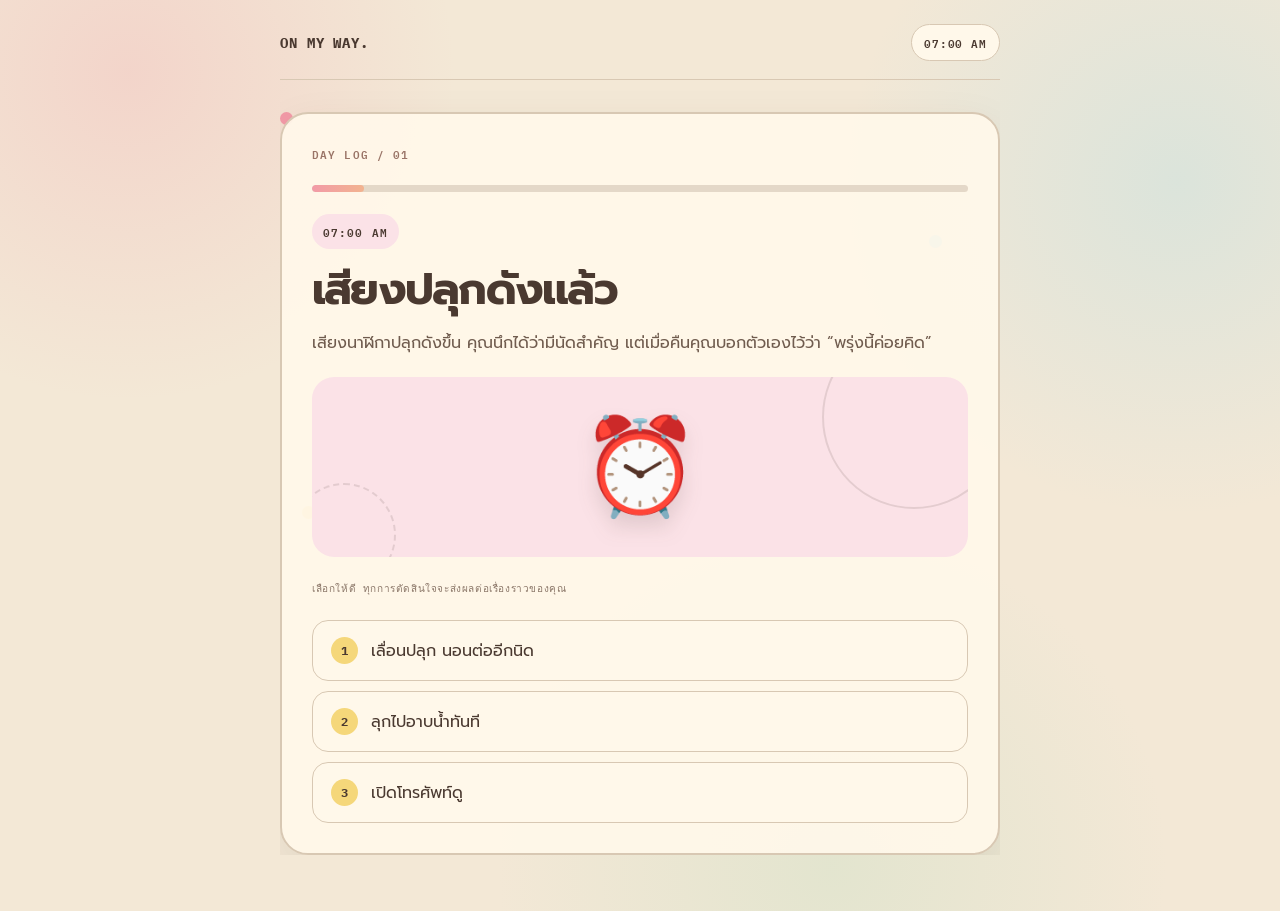
==== commit 28be082b: "Polish Thai copy in ON MY WAY mini game" ====
--- a/minigame.html
+++ b/minigame.html
@@ -4,7 +4,7 @@
 <meta charset="utf-8">
 <meta name="viewport" content="width=device-width,initial-scale=1">
 <meta name="theme-color" content="#F3E8D6">
-<title>ON MY WAY. — วันนี้จะไปถึงไหมนะ?</title>
+<title>ON MY WAY. — วันนี้จะรอดไหมนะ?</title>
 <link rel="preconnect" href="https://fonts.googleapis.com">
 <link rel="preconnect" href="https://fonts.gstatic.com" crossorigin>
 <link href="https://fonts.googleapis.com/css2?family=IBM+Plex+Mono:wght@400;500;600;700&family=Prompt:wght@400;500;600;700;800&display=swap" rel="stylesheet">
@@ -24,33 +24,38 @@
 <div class="toast" id="toast">คัดลอกผลลัพธ์แล้ว ✦</div>
 <script>
 const scenes={
- start:{time:"07:00 AM",art:"⏰",color:"#fbe2e7",title:"นาฬิกาปลุกดังแล้ว",text:"เช้านี้มีเสียงปลุกจากนาซิกา และคุณมีความรู้สึกบางอย่างว่า…อาจมีนัดสำคัญ แต่เมื่อคืนคุณบอกตัวเองว่า “เดี๋ยวค่อยดู”",choices:[["ปิดนอนต่ออีกนิด","snooze",{mins:18,excuse:1}],["ลุกทันที ไปอาบน้ำ","shower",{mins:7}],["เปิดโทรศัพท์ดู","phone",{mins:4,phone:1}]]},
- snooze:{time:"07:18 AM",art:"🛌",color:"#e9e1f4",title:"อีกนิดของคุณคือ 18 นาที",text:"คุณลืมตาขึ้นมาพร้อมความมั่นใจที่ไม่สมเหตุผลเลยว่า ยังทันอยู่ แถมหมอนยังพยายามโน้มน้าวให้คุณกลับไปเป็นคนเดิม",choices:[["กระโดดไปอาบน้ำทันที","shower",{mins:8}],["เช็กว่ามีนัดจริงไหม","phone",{mins:3,phone:1}],["นอนต่อให้เลขสวย 07:20","emergency",{mins:2,excuse:1}]]},
- shower:{time:"07:07 AM",art:"🚿",color:"#ddf2f6",title:"น้ำอุ่นเกินไปนิดเดียว",text:"ระหว่างอาบน้ำ คุณมองขวดแชมพู แล้วเกิดคำถามระดับชาติขึ้นมา: วันนี้ควรสระผมไหม?",choices:[["สระสิ วันนี้ต้องดูดี","water",{mins:16,hair:1}],["ไม่สระ เวลามาก่อน","kitchen",{mins:6}],["สระแค่หน้าม้า","water",{mins:10,hair:1,excuse:1}]]},
- phone:{time:"07:04 AM",art:"📱",color:"#fff0c7",title:"แชตเด้งพอดี",text:"เพื่อนส่งมา: “เจอ 08:30 นะ อย่าสายเหมือนรอบก่อน 😭” แบตโทรศัพท์เหลือ 2% และมีแจ้งเตือนลดราคา 47 อัน",choices:[["ตอบว่า “กำลังไป”","reply",{mins:5,excuse:1}],["ไปอาบน้ำก่อน","shower",{mins:6}],["เช็ก Reels แป๊บเดียว","scroll",{mins:14,phone:1,excuse:2}]]},
- water:{time:"07:23 AM",art:"💧",color:"#ddf2f6",title:"น้ำไม่ไหล…ตอนนี้เลย?",text:"คุณสระผมอย่างสง่างาม แล้วน้ำไหลเป็นหยด ๆ ราวกับจักรวาลกำลังสอนเรื่องการจัดลำดับความสำคัญ",choices:[["รอให้น้ำกลับมา","kitchen",{mins:12,excuse:1}],["ล้างเท่าที่ล้างได้แล้วออก","kitchen",{mins:4,hair:1}],["โทรหาเพื่อนเพื่อบอกว่าอาจสาย","reply",{mins:5,excuse:1}]]},
- kitchen:{time:"07:29 AM",art:"🥪",color:"#e4f2e6",title:"หน้าตู้เย็นมีโน้ต",text:"“นัด 08:30 อย่าลืมนะ — ตัวเองเมื่อคืน” ข้าง ๆ คือขนมปังชิ้นสุดท้าย และกุญแจรถที่ดันไปอยู่ในตู้เย็นอย่างมีเจตนา",choices:[["กินขนมปังระหว่างวิ่ง","leave",{mins:4}],["ทำกาแฟก่อน ชีวิตต้องมีศักดิ์ศรี","coffee",{mins:9,coffee:1}],["หยิบกุญแจแล้วออกเลย","leave",{mins:2}]]},
- reply:{time:"07:09 AM",art:"💬",color:"#fbe2e7",title:"เพื่อนอ่านแล้ว",text:"เพื่อนตอบกลับว่า “ยังไม่ต้องกำลังไปก็ได้ นี่เพิ่ง 7 โมง” คุณกำลังจะตอบแก้ตัว แต่แชตกลุ่มเริ่มถกกันว่าเจอสาขาไหนกันแน่",choices:[["ถามให้ชัดว่าเจอสาขาไหน","branch",{mins:4}],["ไม่ถาม เดี๋ยวไปสาขาประจำ","leave",{mins:5}],["พิมพ์สติกเกอร์กลบเกลื่อน","scroll",{mins:6,excuse:1}]]},
- scroll:{time:"07:18 AM",art:"🌀",color:"#fff0c7",title:"แป๊บเดียวของอินเทอร์เน็ต",text:"คุณรู้ตัวอีกทีเมื่อดู Reels หมาเต้นจบไปสามรอบ แต่ข้อดีคือคุณมีแรงบันดาลใจในการใช้ชีวิตขึ้นมา 4% ",choices:[["วางโทรศัพท์แล้วออกเลย","leave",{mins:4}],["ส่งคลิปให้เพื่อนก่อน","reply",{mins:3,phone:1}],["ซื้อของลดราคา เพราะคุ้มมาก","emergency",{mins:8,excuse:2}]]},
- emergency:{time:"07:20 AM",art:"🧦",color:"#fbe8d9",title:"ถุงเท้าอยู่ไหนนะ?",text:"ทุกอย่างพร้อมแล้ว ยกเว้นถุงเท้าคู่ที่คุณอยากใส่ที่สุดในวันนี้ มันเหมือนกำลังเล่นซ่อนหากับชีวิตคุณ",choices:[["ใส่คนละคู่แล้วออก","leave",{mins:3,odd:1}],["หาให้เจอเท่านั้น","leave",{mins:11,excuse:1}],["ยอมแพ้ ใส่รองเท้าแตะ","leave",{mins:2,odd:1}]]},
- coffee:{time:"07:38 AM",art:"☕",color:"#fbe8d9",title:"กาแฟหกนิดหน่อย",text:"กาแฟมีไว้เพิ่มพลัง แต่วันนี้มันเลือกลงบนเสื้อคุณแทน คุณเหลือเวลาน้อยลง และมีกลิ่นกาแฟติดตัวเพิ่มขึ้น",choices:[["เปลี่ยนเสื้อ","leave",{mins:7,coffee:1}],["เช็ดแล้วไปเลย","leave",{mins:2,coffee:1}],["ถ่ายสตอรี่ก่อน เพราะตลกดี","leave",{mins:5,coffee:1,phone:1}]]},
- branch:{time:"07:13 AM",art:"🗺️",color:"#ddf2f6",title:"เรื่องสาขาน่ะเหรอ",text:"เพื่อนตอบว่า “สาขาเดิมไง” แล้วอีกคนตอบว่า “ไม่ใช่ วันนี้ย้ายไปสาขาใหม่” ทุกคนเงียบไป 11 วินาทีอย่างมีนัยสำคัญ",choices:[["เช็กแผนที่ทันที","leave",{mins:4,correct:1}],["เชื่อคนแรก ไปสาขาเดิม","leave",{mins:3,wrong:1}],["โหวตในแชต","leave",{mins:7,correct:1}]]},
- leave:{time:"08:01 AM",art:"🏃",color:"#e4f2e6",title:"ในที่สุดก็ออกจากบ้าน",text:"คุณออกเดินทางแล้ว…แต่วันนี้ไม่ได้จบแค่ไปถึงนัด เพราะหนึ่งวันของคนที่พยายามจะตรงเวลา ยังมีเรื่องให้แก้อีกเยอะ",choices:[["ขึ้นรถไฟฟ้า แล้วไปต่อให้สุด","midday",{mins:16,train:1}],["แวะซื้อขนมระหว่างทาง","midday",{mins:10,snack:1}],["เรียกรถ เพราะดูเป็นผู้ใหญ่","midday",{mins:24,ride:1}]]}
+ start:{time:"07:00 AM",art:"⏰",color:"#fbe2e7",title:"เสียงปลุกดังแล้ว",text:"เสียงนาฬิกาปลุกดังขึ้น คุณนึกได้ว่ามีนัดสำคัญ แต่เมื่อคืนคุณบอกตัวเองไว้ว่า “พรุ่งนี้ค่อยคิด”",choices:[["เลื่อนปลุก นอนต่ออีกนิด","snooze",{mins:18,excuse:1}],["ลุกไปอาบน้ำทันที","shower",{mins:7}],["เปิดโทรศัพท์ดู","phone",{mins:4,phone:1}]]},
+ snooze:{time:"07:18 AM",art:"🛌",color:"#e9e1f4",title:"คำว่า “อีกนิด” ของคุณ = 18 นาที",text:"คุณลืมตาขึ้นมาพร้อมความมั่นใจเต็มเปี่ยมว่า “ยังทันอยู่” ส่วนหมอนก็พยายามชวนให้คุณนอนต่อ",choices:[["กระโดดไปอาบน้ำทันที","shower",{mins:8}],["เช็กให้ชัวร์ว่ามีนัดกี่โมง","phone",{mins:3,phone:1}],["นอนต่อให้เลขสวย 07:20","emergency",{mins:2,excuse:1}]]},
+ shower:{time:"07:07 AM",art:"🚿",color:"#ddf2f6",title:"น้ำอุ่นจนไม่อยากออก",text:"ระหว่างอาบน้ำ คุณมองขวดแชมพูแล้วเกิดคำถามสำคัญขึ้นมา: วันนี้ควรสระผมไหม?",choices:[["สระสิ วันนี้ต้องดูดี","water",{mins:16,hair:1}],["ไม่สระแล้ว รีบไปก่อน","kitchen",{mins:6}],["สระแค่หน้าม้า","water",{mins:10,hair:1,excuse:1}]]},
+ phone:{time:"07:04 AM",art:"📱",color:"#fff0c7",title:"ข้อความเด้งพอดี",text:"เพื่อนส่งข้อความมาว่า “เจอกัน 08:30 น. นะ อย่าสายเหมือนรอบก่อน 😭” แบตโทรศัพท์เหลือ 2% แถมยังมีแจ้งเตือนลดราคาอีก 47 รายการ",choices:[["ตอบว่า “กำลังไป” ทั้งที่ยังอยู่บ้าน","reply",{mins:5,excuse:1}],["ไปอาบน้ำก่อน","shower",{mins:6}],["ดู Reels แค่แป๊บเดียว","scroll",{mins:14,phone:1,excuse:2}]]},
+ water:{time:"07:23 AM",art:"💧",color:"#ddf2f6",title:"น้ำดันไม่ไหลตอนนี้เนี่ยนะ?",text:"คุณกำลังสระผมอยู่ดี ๆ แต่น้ำกลับไหลออกมาแค่ทีละหยด เหมือนจักรวาลกำลังเตือนให้คุณรู้จักจัดลำดับความสำคัญ",choices:[["รอให้น้ำกลับมา","kitchen",{mins:12,excuse:1}],["ล้างออกเท่าที่ทำได้แล้วรีบไป","kitchen",{mins:4,hair:1}],["โทรหาเพื่อนเพื่อบอกว่าอาจสาย","reply",{mins:5,excuse:1}]]},
+ kitchen:{time:"07:29 AM",art:"🥪",color:"#e4f2e6",title:"มีโน้ตแปะอยู่หน้าตู้เย็น",text:"“นัด 08:30 น. อย่าลืม — จากตัวเองเมื่อคืน” ข้างโน้ตมีขนมปังชิ้นสุดท้าย ส่วนกุญแจรถกลับไปอยู่ในตู้เย็นได้ยังไงก็ไม่รู้",choices:[["กินขนมปังระหว่างวิ่ง","leave",{mins:4}],["ชงกาแฟก่อน ชีวิตต้องมีคาเฟอีน","coffee",{mins:9,coffee:1}],["หยิบกุญแจแล้วออกเลย","leave",{mins:2}]]},
+ reply:{time:"07:09 AM",art:"💬",color:"#fbe2e7",title:"เพื่อนอ่านข้อความแล้ว",text:"เพื่อนตอบว่า “ยังไม่ต้องรีบบอกว่ากำลังไปก็ได้ นี่เพิ่ง 7 โมงเอง” คุณกำลังจะพิมพ์คำแก้ตัว แต่ในแชตกลุ่มกลับเริ่มเถียงกันว่าจะเจอกันที่สาขาไหน",choices:[["ถามให้ชัดว่าเจอสาขาไหน","branch",{mins:4}],["ไม่ถาม เดี๋ยวไปสาขาประจำ","leave",{mins:5}],["พิมพ์สติกเกอร์กลบเกลื่อน","scroll",{mins:6,excuse:1}]]},
+ scroll:{time:"07:18 AM",art:"🌀",color:"#fff0c7",title:"แค่แป๊บเดียวบนอินเทอร์เน็ต",text:"รู้ตัวอีกที คุณก็ดูคลิปหมาเต้นจบไปสามรอบแล้ว อย่างน้อยก็ได้แรงบันดาลใจในการใช้ชีวิตเพิ่มขึ้น 4%",choices:[["วางโทรศัพท์แล้วออกเลย","leave",{mins:4}],["ส่งคลิปให้เพื่อนก่อน","reply",{mins:3,phone:1}],["ซื้อของลดราคา เพราะคุ้มมาก","emergency",{mins:8,excuse:2}]]},
+ emergency:{time:"07:20 AM",art:"🧦",color:"#fbe8d9",title:"ถุงเท้าหายไปไหนนะ?",text:"ทุกอย่างพร้อมแล้ว เหลือแค่ถุงเท้าคู่โปรดที่หายไป เหมือนมันกำลังเล่นซ่อนหากับคุณอยู่",choices:[["ใส่คนละคู่แล้วออก","leave",{mins:3,odd:1}],["หาให้เจอเท่านั้น","leave",{mins:11,excuse:1}],["ยอมแพ้ ใส่รองเท้าแตะ","leave",{mins:2,odd:1}]]},
+ coffee:{time:"07:38 AM",art:"☕",color:"#fbe8d9",title:"กาแฟหกใส่เสื้อนิดหน่อย",text:"กาแฟควรช่วยให้คุณตื่น แต่วันนี้กลับหกใส่เสื้อแทน เวลาที่เหลือน้อยลง ส่วนกลิ่นกาแฟก็ติดตัวไปเต็ม ๆ",choices:[["เปลี่ยนเสื้อ","leave",{mins:7,coffee:1}],["เช็ดแล้วไปเลย","leave",{mins:2,coffee:1}],["ถ่ายสตอรี่ก่อน เพราะตลกดี","leave",{mins:5,coffee:1,phone:1}]]},
+ branch:{time:"07:13 AM",art:"🗺️",color:"#ddf2f6",title:"ตกลงเจอสาขาไหนกันแน่?",text:"เพื่อนคนหนึ่งบอกว่า “สาขาเดิมไง” แต่อีกคนแย้งว่า “วันนี้ย้ายไปสาขาใหม่” แล้วทั้งแชตก็เงียบไป 11 วินาที",choices:[["เช็กแผนที่ทันที","leave",{mins:4,correct:1}],["เชื่อคนแรก ไปสาขาเดิม","leave",{mins:3,wrong:1}],["โหวตในแชต","leave",{mins:7,correct:1}]]},
+ leave:{time:"08:01 AM",art:"🏃",color:"#e4f2e6",title:"ในที่สุดก็ได้ออกจากบ้าน",text:"คุณออกเดินทางได้เสียที แต่ภารกิจวันนี้ยังไม่จบ เพราะคนที่พยายามรักษาเวลายังต้องเจอเรื่องไม่คาดคิดอีกเพียบ",choices:[["ขึ้นรถไฟฟ้า แล้วไปต่อให้สุด","midday",{mins:16,train:1}],["แวะซื้อขนมระหว่างทาง","midday",{mins:10,snack:1}],["เรียกรถ เพราะดูเป็นผู้ใหญ่","midday",{mins:24,ride:1}]]}
 ,
-midday:{time:"10:45 AM",art:"👜",color:"#ddf2f6",title:"นัดจบ แต่วุ่นยังไม่จบ",text:"นัดเช้าจบแล้ว เพื่อนโทรกลับมาว่าลืมกระเป๋าสตางค์ไว้ที่ร้านกาแฟ คุณจำได้ว่าเมื่อกี้เห็นมันอยู่บนโต๊ะ",choices:[["ย้อนกลับไปช่วยหา","search",{mins:6,helpful:1}],["ส่งโลเคชันร้านให้ แล้วไปกินข้าว","lunch",{mins:2}],["ถามเพื่อนให้เช็กกระเป๋าตัวเองก่อน","lunch",{mins:3,helpful:1}]]},
-lunch:{time:"12:30 PM",art:"🍜",color:"#fff0c7",title:"มื้อเที่ยงที่เลือกเองได้",text:"ท้องร้องแล้ว คุณมีเวลาพักหนึ่งชั่วโมง ฝนกำลังตั้งเค้า และร้านโปรดอยู่ไกลเกินกว่าจะเดิน",choices:[["กินร้านใกล้ ๆ แล้วพัก","afternoon",{mins:7,food:1}],["ซื้อกลับไปกินในออฟฟิศ","afternoon",{mins:12,food:1}],["ฝ่าฝนไปร้านโปรด","rain",{mins:24,food:1,rain:1}]]},
-afternoon:{time:"03:15 PM",art:"🧋",color:"#e9e1f4",title:"บ่ายนี้ควรมีประโยชน์",text:"คุณตั้งใจจะทำงานต่อ แต่มีคนส่งข้อความว่า “ว่างไหม” ซึ่งเป็นคำถามที่ไม่เคยว่างจริง และตอนนี้คุณถือชานมอยู่ในมือ",choices:[["ตอบว่าไม่ว่าง แล้วทำงาน","evening",{mins:5,focused:1}],["ตอบว่าได้ แล้วช่วยเขา","evening",{mins:35,helpful:1}],["เปิดโทรศัพท์แป๊บเดียว","evening",{mins:18,phone:1}]]},
-evening:{time:"06:40 PM",art:"🌇",color:"#fbe8d9",title:"เย็นแล้วว",text:"เย็นแล้วว แต่คุณเพิ่งนึกได้ว่าตอนเช้าคุณรับปากว่าจะซื้อของกลับบ้าน และของนั้นอยู่คนละฝั่งเมือง",choices:[["ไปซื้อให้ได้","night",{mins:32,helpful:1}],["สั่งเดลิเวอรี แล้วอธิบายว่าเป็นการประหยัดเวลา","night",{mins:8,ride:1}],["แกล้งลืม แล้วหวังว่าทุกคนลืมด้วย","night",{mins:2,excuse:1}]]},
-night:{time:"10:15 PM",art:"🌙",color:"#ddf2f6",title:"จบวัน…จริงไหม?",text:"คุณกลับถึงห้องแล้ว เหลือภารกิจสุดท้าย: เก็บของ, ตั้งปลุก, และไม่เผลอเปิด Reels ที่เพื่อนส่งมา 37 อัน เพราะเพื่อนน่าจะเหงามาก",choices:[["เก็บของ ตั้งปลุก แล้วนอน","end",{mins:12,sleep:1}],["เปิดดู Reels ให้ครบ จะได้ตอบเพื่อน","end",{mins:48,phone:2}],["พรุ่งนี้ค่อยคิด วันนี้เก่งมากแล้ว","end",{mins:4,sleep:1,odd:1}]]},};
+midday:{time:"10:45 AM",art:"👜",color:"#ddf2f6",title:"นัดเช้าจบแล้ว แต่เรื่องวุ่นยังไม่จบ",text:"นัดเช้าจบลงแล้ว แต่เพื่อนโทรมาบอกว่าลืมกระเป๋าสตางค์ไว้ที่ร้านกาแฟ คุณจำได้ว่าเมื่อกี้ยังเห็นมันอยู่บนโต๊ะ",choices:[["ย้อนกลับไปช่วยหา","search",{mins:6,helpful:1}],["ส่งโลเคชันร้านให้ แล้วไปกินข้าว","lunch",{mins:2}],["ถามเพื่อนให้เช็กกระเป๋าตัวเองก่อน","lunch",{mins:3,helpful:1}]]},
+search:{time:"11:05 AM",art:"🔎",color:"#fff0c7",title:"ภารกิจตามหากระเป๋า",text:"คุณย้อนกลับไปที่ร้าน เจอใบเสร็จสามใบ หลอดหนึ่งอัน และแมวที่ไม่ได้เกี่ยวอะไรด้วยเลย",choices:[["ถามพนักงานดี ๆ","search2",{mins:8,helpful:1}],["ก้มดูใต้โต๊ะทุกตัว","search2",{mins:14,odd:1}],["โทรให้เพื่อนเปิด Find My","search2",{mins:5,phone:1}]]},
+search2:{time:"11:35 AM",art:"🎒",color:"#e4f2e6",title:"เจอกระเป๋าแล้ว แต่ยังมีเรื่องต่อ",text:"เจอกระเป๋าแล้วจริง ๆ แต่บัตรรถไฟฟ้าของเพื่อนอยู่ในนั้น และเพื่อนกำลังจะไปอีกฝั่งเมือง",choices:[["ไปส่งให้เพื่อน","lunch",{mins:25,helpful:1}],["ฝากไว้ที่เคาน์เตอร์","lunch",{mins:7}],["ถ่ายรูปส่งให้เพื่อน แล้วรอคำตอบ","lunch",{mins:12,phone:1}]]},
+lunch:{time:"12:30 PM",art:"🍜",color:"#fff0c7",title:"มื้อเที่ยง เลือกให้ดี",text:"ท้องร้องแล้ว คุณมีเวลาพักหนึ่งชั่วโมง ฝนเริ่มตั้งเค้า และร้านโปรดอยู่ไกลเกินกว่าจะเดิน",choices:[["กินร้านใกล้ ๆ แล้วพัก","afternoon",{mins:7,food:1}],["ซื้อกลับไปกินในออฟฟิศ","afternoon",{mins:12,food:1}],["ฝ่าฝนไปร้านโปรด","rain",{mins:24,food:1,rain:1}]]},
+rain:{time:"01:10 PM",art:"🌧️",color:"#ddf2f6",title:"ฝนตกไม่ทันตั้งตัว",text:"ฝนเริ่มตกตอนคุณเดินทางมาได้ครึ่งทาง มีร่มอยู่คันเดียว และเสื้อกันฝนก็อยู่ในกระเป๋าที่คุณไม่ได้หยิบมา",choices:[["หลบฝนแล้วรอ","afternoon",{mins:18,rain:1}],["วิ่งต่อไปให้ถึง","afternoon",{mins:9,rain:1,odd:1}],["กลับเข้าร้านใกล้สุด","afternoon",{mins:13,rain:1}]]},
+afternoon:{time:"03:15 PM",art:"🧋",color:"#e9e1f4",title:"บ่ายนี้ต้องทำอะไรสักอย่าง",text:"คุณตั้งใจจะทำงานต่อ แต่มีข้อความเด้งมาว่า “ว่างไหม” ซึ่งมักตามมาด้วยงานอีกกอง แถมตอนนี้คุณยังถือชานมอยู่ด้วย",choices:[["ตอบว่าไม่ว่าง แล้วทำงาน","evening",{mins:5,focused:1}],["ตอบว่าได้ แล้วช่วยเขา","evening",{mins:35,helpful:1}],["เปิดโทรศัพท์แป๊บเดียว","evening",{mins:18,phone:1}]]},
+work:{time:"04:20 PM",art:"💻",color:"#e9e1f4",title:"สิบห้านาทีที่ดูยาวนาน",text:"งานที่รับผิดชอบเสร็จแล้ว แต่ยังมีงานส่วนตัวค้างอยู่ แล้วหัวหน้าก็ส่งข้อความมาว่า “ขอชิ้นนี้พรุ่งนี้เช้านะ”",choices:[["ทำต่อให้เสร็จวันนี้","work2",{mins:35,focused:1}],["จดไว้แล้วกลับบ้าน","evening",{mins:4}],["ตอบว่าได้ทันที แล้วค่อยคิดคืนนี้","evening",{mins:3,excuse:1}]]},
+work2:{time:"05:40 PM",art:"✅",color:"#e4f2e6",title:"งานเสร็จแล้วจริง ๆ",text:"คุณปิดไฟล์ได้ก่อนค่ำ เป็นความรู้สึกที่ดีมากจนอยากส่งข้อความบอกทุกคน แต่ทุกคนก็มีงานของตัวเอง",choices:[["เก็บโต๊ะแล้วกลับ","evening",{mins:5,focused:1}],["แวะซื้อขนมฉลอง","evening",{mins:12,snack:1}],["นั่งดู Reels เป็นรางวัล","evening",{mins:16,phone:1}]]},
+evening:{time:"06:40 PM",art:"🌇",color:"#fbe8d9",title:"เย็นแล้ว",text:"เย็นแล้ว แต่คุณเพิ่งนึกได้ว่ารับปากไว้ตั้งแต่เช้าว่าจะซื้อของกลับบ้าน ทั้งที่ร้านอยู่ไกลไปอีกฝั่งเมือง",choices:[["ไปซื้อให้ได้","night",{mins:32,helpful:1}],["สั่งเดลิเวอรี แล้วอธิบายว่าเป็นการประหยัดเวลา","night",{mins:8,ride:1}],["แกล้งลืม แล้วหวังว่าทุกคนลืมด้วย","night",{mins:2,excuse:1}]]},
+night:{time:"10:15 PM",art:"🌙",color:"#ddf2f6",title:"วันนี้จบแล้ว…จริงไหม?",text:"คุณกลับถึงห้องแล้ว เหลือภารกิจสุดท้ายคือเก็บของ ตั้งนาฬิกาปลุก และห้ามเผลอเปิด Reels ที่เพื่อนส่งมา 37 คลิป ดูท่าเพื่อนจะเหงามาก",choices:[["เก็บของ ตั้งปลุก แล้วนอน","end",{mins:12,sleep:1}],["เปิดดู Reels ให้ครบ จะได้ตอบเพื่อน","end",{mins:48,phone:2}],["พรุ่งนี้ค่อยคิด วันนี้เก่งมากแล้ว","end",{mins:4,sleep:1,odd:1}]]},};
 let state={mins:0,excuse:0,phone:0,hair:0,wrong:0,correct:0,odd:0,coffee:0},history=[];
 const game=document.querySelector("#game"),result=document.querySelector("#result"),clock=document.querySelector("#clock");
 function reset(){state={mins:0,excuse:0,phone:0,hair:0,wrong:0,correct:0,odd:0,coffee:0};history=[];result.style.display="none";game.style.display="block";render("start")}
-function render(id){if(id==="end")return finish();const s=scenes[id];clock.textContent=s.time;game.style.setProperty("--art",s.color);game.innerHTML='<div class="tag">DAY LOG / '+String(history.length+1).padStart(2,"0")+'</div><div class="progress"><i style="width:'+Math.min((history.length+1)*8,92)+'%"></i></div><span class="time">'+s.time+'</span><h2>'+s.title+'</h2><p>'+s.text+'</p><div class="art"><span class="emoji">'+s.art+'</span></div><div class="small">เลือกดี ๆ นะ ทุกอย่างถูกบันทึกโดยจักรวาล</div><div class="options">'+s.choices.map((c,i)=>'<button class="choice" data-next="'+c[1]+'" data-change="'+encodeURIComponent(JSON.stringify(c[2]))+'"><b>'+(i+1)+'</b><span>'+c[0]+'</span></button>').join("")+'</div>';game.querySelectorAll(".choice").forEach(b=>b.onclick=()=>{Object.assign(state,add(state,JSON.parse(decodeURIComponent(b.dataset.change))));history.push(b.textContent.trim());render(b.dataset.next)})}
+function render(id){if(id==="end")return finish();const s=scenes[id];clock.textContent=s.time;game.style.setProperty("--art",s.color);game.innerHTML='<div class="tag">DAY LOG / '+String(history.length+1).padStart(2,"0")+'</div><div class="progress"><i style="width:'+Math.min((history.length+1)*8,92)+'%"></i></div><span class="time">'+s.time+'</span><h2>'+s.title+'</h2><p>'+s.text+'</p><div class="art"><span class="emoji">'+s.art+'</span></div><div class="small">เลือกให้ดี ทุกการตัดสินใจจะส่งผลต่อเรื่องราวของคุณ</div><div class="options">'+s.choices.map((c,i)=>'<button class="choice" data-next="'+c[1]+'" data-change="'+encodeURIComponent(JSON.stringify(c[2]))+'"><b>'+(i+1)+'</b><span>'+c[0]+'</span></button>').join("")+'</div>';game.querySelectorAll(".choice").forEach(b=>b.onclick=()=>{Object.assign(state,add(state,JSON.parse(decodeURIComponent(b.dataset.change))));history.push(b.textContent.trim());render(b.dataset.next)})}
 function add(old,plus){const next={...old};for(const k in plus)next[k]=(next[k]||0)+plus[k];return next}
-function finish(){let actual=state.mins+16;if(state.train)actual-=3;if(state.snack)actual+=7;if(state.ride)actual+=10;if(state.wrong)actual+=28;if(state.correct)actual-=2;let ending,color,copy,emoji;if(state.wrong){ending="ไปผิดที่ แต่ตรงเวลา";color="#fff0c7";copy="คุณชนะเวลา แพ้แผนที่ และยังยืนอยู่หน้าร้านที่ไม่มีใครรู้จักอย่างสง่างาม";emoji="🗺️"}else if(state.phone>=2){ending="นอนดึกเพราะ Reels ของเพื่อน";color="#e9e1f4";copy="คุณตอบครบทุกอันแล้ว แต่เพื่อนส่งมาเพิ่มอีก 12 อัน แปลว่าเรื่องนี้ยังไม่จบ";emoji="📱"}else if(state.rain&&state.odd){ending="เปียกนิดหน่อย แต่ได้เรื่องเล่า";color="#ddf2f6";copy="คุณฝ่าฝนไปกินข้าว ได้เสื้อเปียกหนึ่งตัว และได้ความทรงจำที่เล่าได้อีกนาน";emoji="🌧️"}else if(state.sleep&&state.focused){ending="จบวันแบบคนจัดการชีวิตได้";color="#e4f2e6";copy="คุณตั้งปลุก เก็บของ และทำสิ่งที่รับปากไว้ครบ วันนี้อาจไม่เป๊ะ แต่คุณเอาอยู่";emoji="🌙"}else if(state.helpful>=3){ending="ฮีโร่ประจำวันแบบไม่ได้ตั้งใจ";color="#fbe2e7";copy="คุณช่วยคนอื่นหลายครั้งจนเกือบลืมดูแลตัวเอง แต่ทุกคนจำได้ว่าคุณอยู่ตรงนั้น";emoji="🦸"}else if(state.excuse>=3){ending="วันนี้มีข้ออ้างเป็นพยาน";color="#fbe8d9";copy="ทุกเหตุการณ์มีเหตุผล และทุกเหตุผลมีเหตุการณ์ใหม่ตามมาอีกที";emoji="🫠"}else if(state.snack>=2){ending="ภารกิจหลักไม่ชัด แต่ของกินชัดมาก";color="#fff0c7";copy="คุณอาจจำไม่ได้ว่าวันนี้ไปไหนมาบ้าง แต่จำได้ว่าขนมอร่อย";emoji="🍪"}else{ending="วันธรรมดาที่วุ่นวายกำลังดี";color="#ddf2f6";copy="ไม่มีอะไรเป็นไปตามแผนทั้งหมด แต่คุณกลับถึงบ้านพร้อมเรื่องเล่าเต็มกระเป๋า";emoji="🌤️"}clock.textContent="GOOD NIGHT";game.style.display="none";result.style.display="block";result.innerHTML='<div class="receipt" style="--result:'+color+'"><div class="tag">ON MY WAY. / DAILY RECEIPT</div><div class="art" style="--art:'+color+'"><span class="emoji">'+emoji+'</span></div><h2>'+ending+'</h2><p>'+copy+'</p><div class="metrics"><div class="metric"><strong>'+actual+'</strong><span>MIN IN MOTION</span></div><div class="metric"><strong>'+state.excuse+'</strong><span>EXCUSES</span></div><div class="metric"><strong>'+history.length+'</strong><span>CHOICES</span></div></div><p class="small">“'+(state.phone?"เพื่อนน่าจะเหงา เลยส่ง Reels มาเยอะ":"วันนี้คุณผ่านมันมาได้แบบของคุณเอง")+'”</p></div><button class="share" id="share">SHARE TO STORY ↗</button><button class="again" id="again">PLAY ANOTHER DAY</button>';document.querySelector("#again").onclick=reset;document.querySelector("#share").onclick=share}
+function finish(){let actual=state.mins+16;if(state.train)actual-=3;if(state.snack)actual+=7;if(state.ride)actual+=10;if(state.wrong)actual+=28;if(state.correct)actual-=2;let ending,color,copy,emoji;if(state.wrong){ending="ไปผิดที่ แต่ยังตรงเวลา";color="#fff0c7";copy="คุณชนะเวลาแต่แพ้แผนที่ ตอนนี้เลยมายืนอยู่หน้าร้านที่ไม่มีใครรู้จักอย่างสง่างาม";emoji="🗺️"}else if(state.phone>=2){ending="นอนดึกเพราะคลิปของเพื่อน";color="#e9e1f4";copy="คุณตอบครบทุกคลิปแล้ว แต่เพื่อนยังส่งมาเพิ่มอีก 12 คลิป ดูท่าเรื่องนี้จะยังไม่จบง่าย ๆ";emoji="📱"}else if(state.rain&&state.odd){ending="เปียกนิดหน่อย แต่ได้เรื่องไปเล่า";color="#ddf2f6";copy="คุณฝ่าฝนไปกินข้าว แม้เสื้อจะเปียกไปหนึ่งตัว แต่ก็ได้เรื่องสนุกไว้เล่าต่ออีกนาน";emoji="🌧️"}else if(state.sleep&&state.focused){ending="จบวันแบบจัดการทุกอย่างได้";color="#e4f2e6";copy="คุณตั้งนาฬิกาปลุก เก็บของ และทำตามที่รับปากไว้ได้ครบ วันนี้อาจไม่สมบูรณ์แบบ แต่คุณจัดการได้ดี";emoji="🌙"}else if(state.helpful>=3){ending="ฮีโร่ประจำวันโดยไม่รู้ตัว";color="#fbe2e7";copy="คุณช่วยคนอื่นหลายครั้งจนเกือบลืมดูแลตัวเอง แต่ทุกคนก็จำได้ว่าคุณอยู่ข้าง ๆ ในเวลาที่ต้องการ";emoji="🦸"}else if(state.excuse>=3){ending="วันนี้มีข้ออ้างเต็มไปหมด";color="#fbe8d9";copy="ทุกเรื่องมีเหตุผลของมัน แต่พอแก้เรื่องหนึ่งได้ ก็มักมีอีกเรื่องตามมา";emoji="🫠"}else if(state.snack>=2){ending="จำภารกิจไม่ได้ แต่จำของกินได้แม่น";color="#fff0c7";copy="คุณอาจจำไม่ได้ว่าวันนี้ไปไหนมาบ้าง แต่จำรสชาติขนมได้แม่น";emoji="🍪"}else{ending="วันธรรมดาที่วุ่นวายพอดี ๆ";color="#ddf2f6";copy="วันนี้อาจไม่เป็นไปตามแผนทุกอย่าง แต่คุณก็กลับถึงบ้านพร้อมเรื่องเล่ามากมาย";emoji="🌤️"}clock.textContent="GOOD NIGHT";game.style.display="none";result.style.display="block";result.innerHTML='<div class="receipt" style="--result:'+color+'"><div class="tag">ON MY WAY. / DAILY RECEIPT</div><div class="art" style="--art:'+color+'"><span class="emoji">'+emoji+'</span></div><h2>'+ending+'</h2><p>'+copy+'</p><div class="metrics"><div class="metric"><strong>'+actual+'</strong><span>MIN IN MOTION</span></div><div class="metric"><strong>'+state.excuse+'</strong><span>EXCUSES</span></div><div class="metric"><strong>'+history.length+'</strong><span>CHOICES</span></div></div><p class="small">“'+(state.phone?"เพื่อนน่าจะเหงา เลยส่ง Reels มาเยอะ":"วันนี้คุณผ่านมันมาได้แบบของคุณเอง")+'”</p></div><button class="share" id="share">SHARE TO STORY ↗</button><button class="again" id="again">PLAY ANOTHER DAY</button>';document.querySelector("#again").onclick=reset;document.querySelector("#share").onclick=share}
 function roundRect(ctx,x,y,w,h,r){ctx.beginPath();ctx.moveTo(x+r,y);ctx.arcTo(x+w,y,x+w,y+h,r);ctx.arcTo(x+w,y+h,x,y+h,r);ctx.arcTo(x,y+h,x,y,r);ctx.arcTo(x,y,x+w,y,r);ctx.closePath()}
 function wrapText(ctx,text,x,y,maxWidth,lineHeight){const words=String(text).split("");let line="";for(const word of words){const test=line+word;if(ctx.measureText(test).width>maxWidth&&line){ctx.fillText(line,x,y);line=word;y+=lineHeight}else line=test}if(line)ctx.fillText(line,x,y);return y+lineHeight}
-function makeStoryImage(){const canvas=document.createElement("canvas");canvas.width=1080;canvas.height=1920;const ctx=canvas.getContext("2d");const title=result.querySelector("h2").textContent;const copy=result.querySelector(".receipt p").textContent;const metrics=[...result.querySelectorAll(".metric")].map(el=>[el.querySelector("strong").textContent,el.querySelector("span").textContent]);const palette=["#FBE2E7","#DDF2F6","#FFF0C7","#E4F2E6"];ctx.fillStyle="#F3E8D6";ctx.fillRect(0,0,1080,1920);const bg=ctx.createRadialGradient(120,170,20,700,950,1100);bg.addColorStop(0,"rgba(242,154,167,.28)");bg.addColorStop(1,"rgba(243,232,214,0)");ctx.fillStyle=bg;ctx.fillRect(0,0,1080,1920);ctx.fillStyle="#9DD9E8";ctx.globalAlpha=.55;ctx.beginPath();ctx.arc(930,220,170,0,Math.PI*2);ctx.fill();ctx.fillStyle="#A9D9B5";ctx.beginPath();ctx.arc(130,1710,140,0,Math.PI*2);ctx.fill();ctx.globalAlpha=1;ctx.fillStyle="#4A3930";ctx.font="700 34px 'IBM Plex Mono',monospace";ctx.fillText("ON MY WAY.",86,110);ctx.fillStyle="#806D5F";ctx.font="500 22px 'IBM Plex Mono',monospace";ctx.fillText("DAILY STORY RECEIPT",86,148);ctx.fillStyle="#FFF8EA";roundRect(ctx,70,260,940,1280,42);ctx.fill();ctx.strokeStyle="#D8C8B3";ctx.lineWidth=4;ctx.stroke();ctx.fillStyle="#F29AA7";roundRect(ctx,70,260,940,18,9);ctx.fill();ctx.fillStyle="#927F70";ctx.font="600 22px 'IBM Plex Mono',monospace";ctx.fillText("TODAY, YOU WERE...",120,370);ctx.fillStyle="#4A3930";ctx.font="800 68px Prompt,sans-serif";let y=480;y=wrapText(ctx,title,120,y,820,82);ctx.fillStyle="#705C4E";ctx.font="400 31px Prompt,sans-serif";y=wrapText(ctx,copy,120,y+45,820,52);ctx.fillStyle="#E9DDCD";roundRect(ctx,120,y+42,820,2,1);ctx.fill();const boxY=y+105;const boxW=245;metrics.forEach((m,i)=>{const x=120+i*(boxW+18);ctx.fillStyle=palette[i%palette.length];roundRect(ctx,x,boxY,boxW,170,20);ctx.fill();ctx.fillStyle="#4A3930";ctx.font="700 48px 'IBM Plex Mono',monospace";ctx.fillText(m[0],x+22,boxY+73);ctx.fillStyle="#806D5F";ctx.font="500 17px 'IBM Plex Mono',monospace";wrapText(ctx,m[1],x+22,boxY+112,boxW-40,25)});ctx.fillStyle="#4A3930";ctx.font="700 31px Prompt,sans-serif";ctx.fillText("วันนี้คุณเลือกทางของตัวเอง",120,boxY+290);ctx.fillStyle="#806D5F";ctx.font="400 25px Prompt,sans-serif";wrapText(ctx,"ทุกทางเลือกมีเรื่องเล่า และบางทีความวุ่นวายก็เป็นส่วนหนึ่งของวันดี ๆ",120,boxY+345,820,40);ctx.fillStyle="#4A3930";ctx.font="700 28px 'IBM Plex Mono',monospace";ctx.fillText("เล่นต่อได้ที่ ON MY WAY.",120,1760);ctx.fillStyle="#927F70";ctx.font="500 20px 'IBM Plex Mono',monospace";ctx.fillText("GROW UP AND SHOW UP",120,1805);return canvas}
+function makeStoryImage(){const canvas=document.createElement("canvas");canvas.width=1080;canvas.height=1920;const ctx=canvas.getContext("2d");const title=result.querySelector("h2").textContent;const copy=result.querySelector(".receipt p").textContent;const metrics=[...result.querySelectorAll(".metric")].map(el=>[el.querySelector("strong").textContent,el.querySelector("span").textContent]);const palette=["#FBE2E7","#DDF2F6","#FFF0C7","#E4F2E6"];ctx.fillStyle="#F3E8D6";ctx.fillRect(0,0,1080,1920);const bg=ctx.createRadialGradient(120,170,20,700,950,1100);bg.addColorStop(0,"rgba(242,154,167,.28)");bg.addColorStop(1,"rgba(243,232,214,0)");ctx.fillStyle=bg;ctx.fillRect(0,0,1080,1920);ctx.fillStyle="#9DD9E8";ctx.globalAlpha=.55;ctx.beginPath();ctx.arc(930,220,170,0,Math.PI*2);ctx.fill();ctx.fillStyle="#A9D9B5";ctx.beginPath();ctx.arc(130,1710,140,0,Math.PI*2);ctx.fill();ctx.globalAlpha=1;ctx.fillStyle="#4A3930";ctx.font="700 34px 'IBM Plex Mono',monospace";ctx.fillText("ON MY WAY.",86,110);ctx.fillStyle="#806D5F";ctx.font="500 22px 'IBM Plex Mono',monospace";ctx.fillText("DAILY STORY RECEIPT",86,148);ctx.fillStyle="#FFF8EA";roundRect(ctx,70,260,940,1280,42);ctx.fill();ctx.strokeStyle="#D8C8B3";ctx.lineWidth=4;ctx.stroke();ctx.fillStyle="#F29AA7";roundRect(ctx,70,260,940,18,9);ctx.fill();ctx.fillStyle="#927F70";ctx.font="600 22px 'IBM Plex Mono',monospace";ctx.fillText("TODAY, YOU WERE...",120,370);ctx.fillStyle="#4A3930";ctx.font="800 68px Prompt,sans-serif";let y=480;y=wrapText(ctx,title,120,y,820,82);ctx.fillStyle="#705C4E";ctx.font="400 31px Prompt,sans-serif";y=wrapText(ctx,copy,120,y+45,820,52);ctx.fillStyle="#E9DDCD";roundRect(ctx,120,y+42,820,2,1);ctx.fill();const boxY=y+105;const boxW=245;metrics.forEach((m,i)=>{const x=120+i*(boxW+18);ctx.fillStyle=palette[i%palette.length];roundRect(ctx,x,boxY,boxW,170,20);ctx.fill();ctx.fillStyle="#4A3930";ctx.font="700 48px 'IBM Plex Mono',monospace";ctx.fillText(m[0],x+22,boxY+73);ctx.fillStyle="#806D5F";ctx.font="500 17px 'IBM Plex Mono',monospace";wrapText(ctx,m[1],x+22,boxY+112,boxW-40,25)});ctx.fillStyle="#4A3930";ctx.font="700 31px Prompt,sans-serif";ctx.fillText("วันนี้คุณเลือกเส้นทางของตัวเอง",120,boxY+290);ctx.fillStyle="#806D5F";ctx.font="400 25px Prompt,sans-serif";wrapText(ctx,"ทุกทางเลือกมีเรื่องราว และบางครั้งความวุ่นวายก็เป็นส่วนหนึ่งของวันที่ดี",120,boxY+345,820,40);ctx.fillStyle="#4A3930";ctx.font="700 28px 'IBM Plex Mono',monospace";ctx.fillText("กลับไปเล่นต่อได้ที่ ON MY WAY.",120,1760);ctx.fillStyle="#927F70";ctx.font="500 20px 'IBM Plex Mono',monospace";ctx.fillText("GROW UP AND SHOW UP",120,1805);return canvas}
 function canvasBlob(canvas){return new Promise(resolve=>canvas.toBlob(resolve,"image/png"))}
 async function share(){const title=result.querySelector("h2").textContent;const text="ON MY WAY. วันนี้ฉัน: "+title+" ✦";try{const blob=await canvasBlob(makeStoryImage());const file=new File([blob],"on-my-way-story.png",{type:"image/png"});if(navigator.share&&navigator.canShare&&navigator.canShare({files:[file]})){await navigator.share({title:"ON MY WAY.",text,files:[file]})}else{const url=URL.createObjectURL(blob);const a=document.createElement("a");a.href=url;a.download="on-my-way-story.png";a.click();setTimeout(()=>URL.revokeObjectURL(url),1000);toast("บันทึกภาพ Story แล้ว ✦")}}catch(e){if(e.name!=="AbortError")toast("สร้างภาพไม่สำเร็จ ลองอีกครั้งนะ")}}
 function toast(message="คัดลอกผลลัพธ์แล้ว ✦"){const t=document.querySelector("#toast");t.textContent=message;t.classList.add("show");setTimeout(()=>t.classList.remove("show"),2200)}
